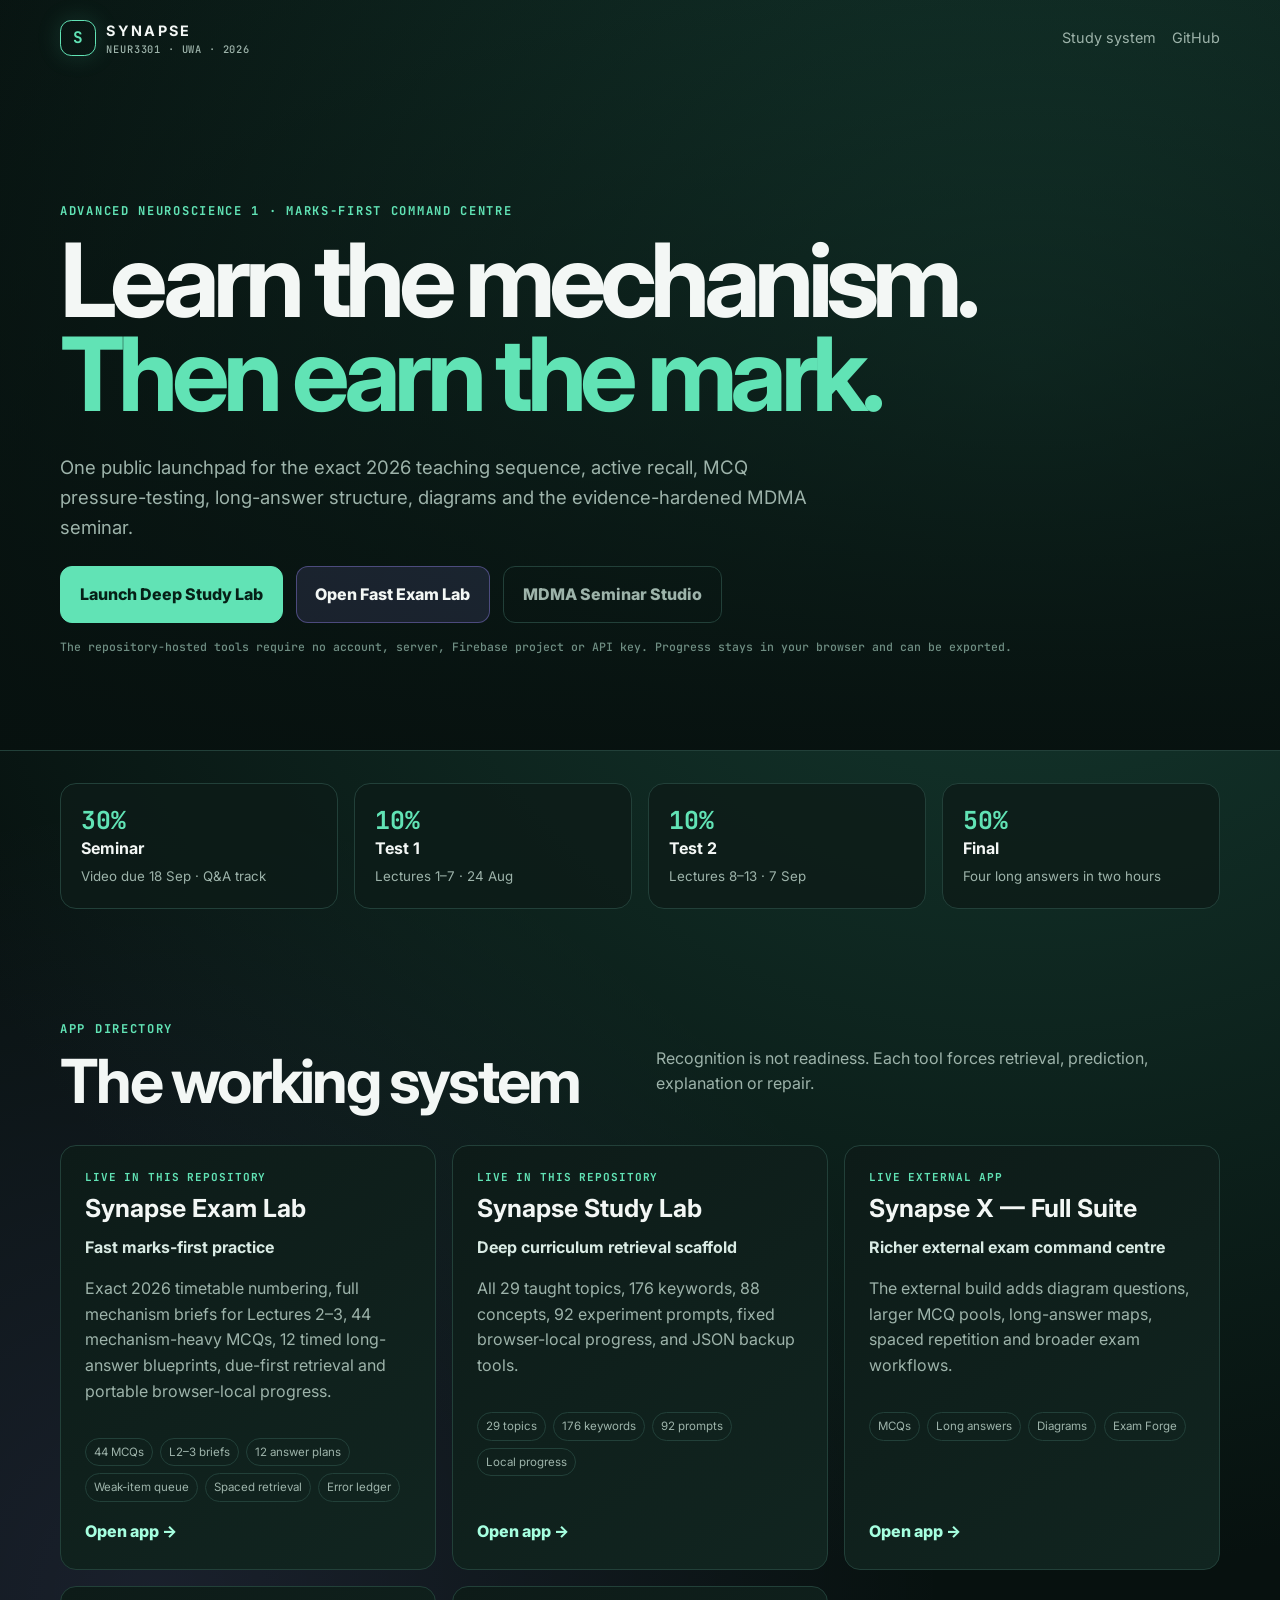
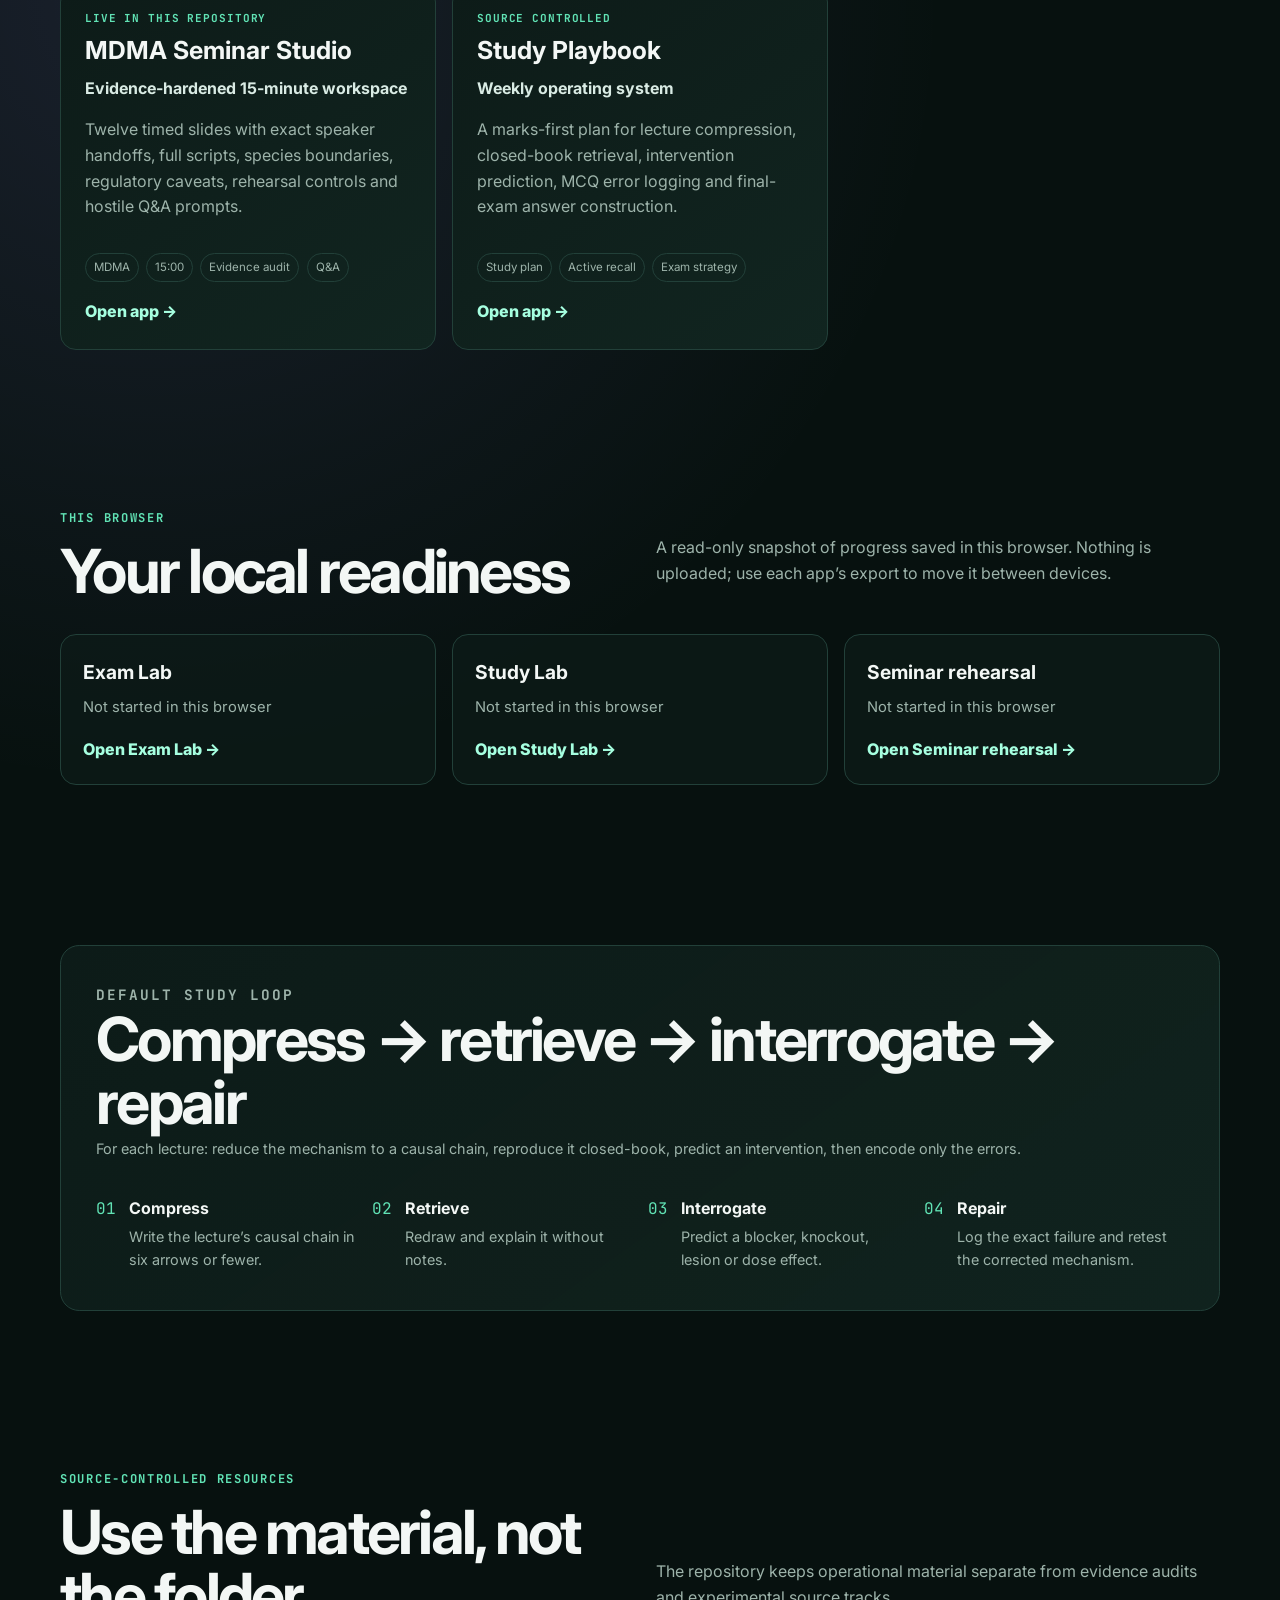
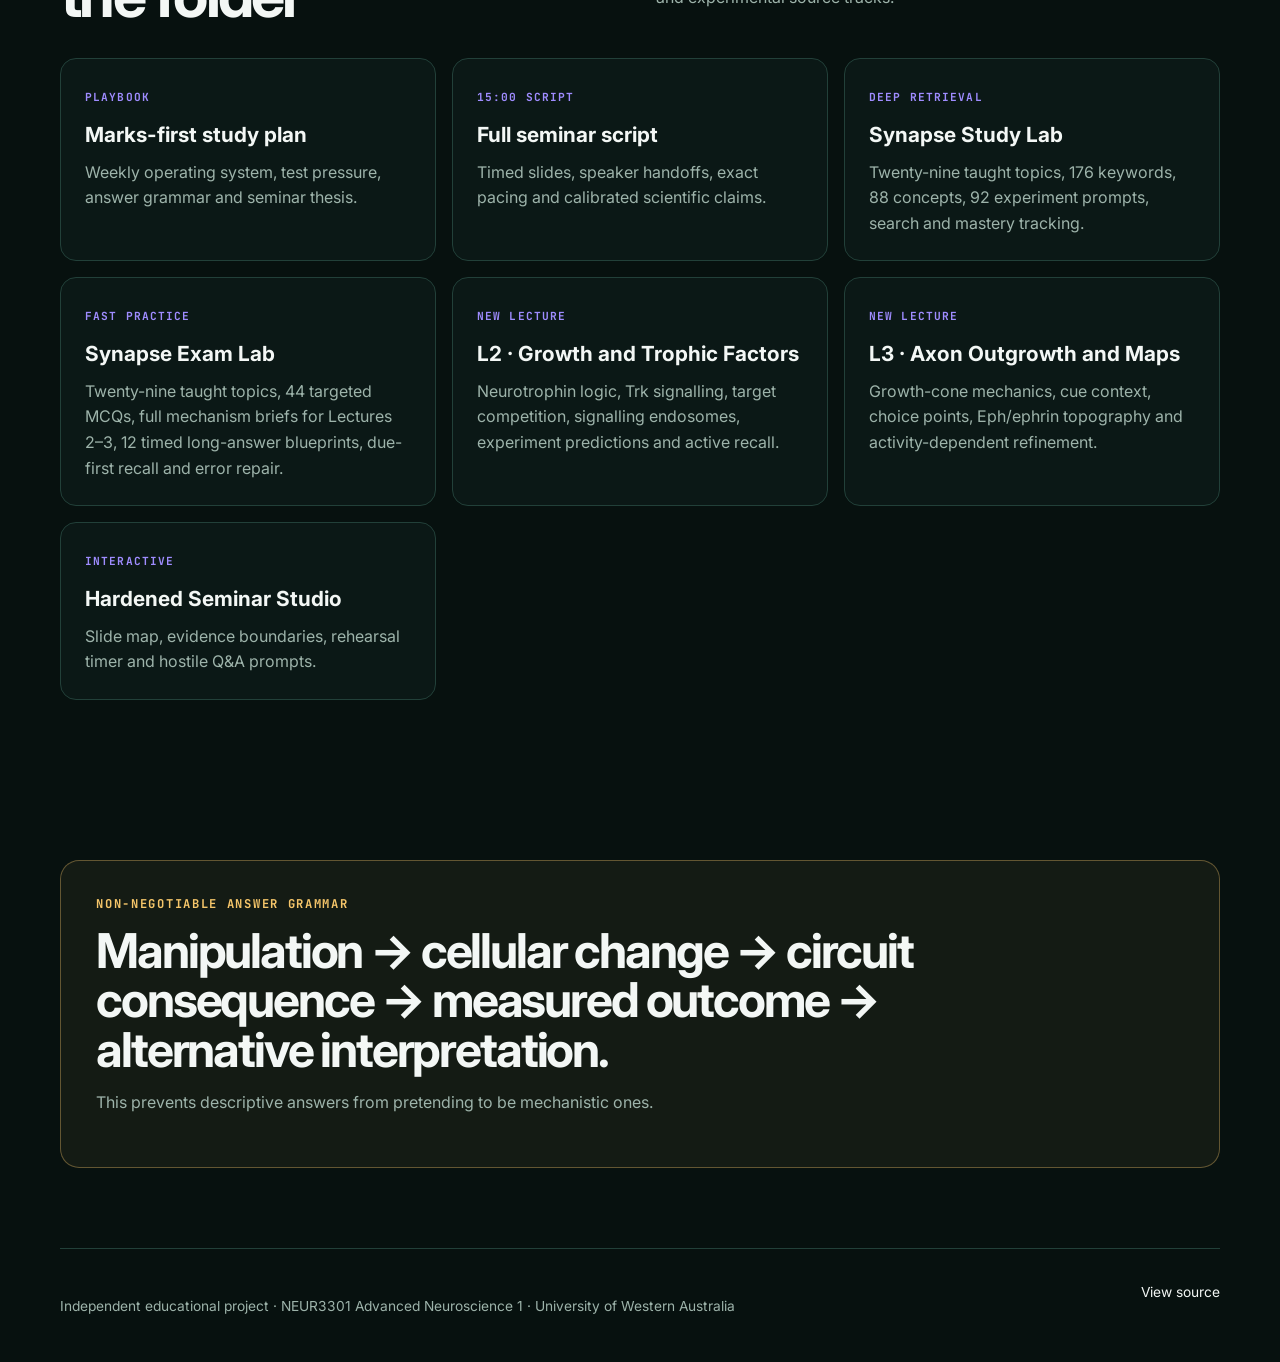
==== docs/index.html @ 9663fa28 "Add Lecture 2 and 3 study modules" ====
<!doctype html>
<html lang="en">
<head>
  <meta charset="utf-8">
  <meta name="viewport" content="width=device-width, initial-scale=1">
  <meta name="description" content="Marks-first NEUR3301 Advanced Neuroscience 1 study system: lecture map, MCQs, long-answer planning, flashcards, error repair and MDMA seminar preparation.">
  <meta name="theme-color" content="#07110f">
  <title>Synapse · NEUR3301 Study Hub</title>
  <link rel="preconnect" href="https://fonts.googleapis.com">
  <link rel="preconnect" href="https://fonts.gstatic.com" crossorigin>
  <link href="https://fonts.googleapis.com/css2?family=Inter:wght@400;500;600;700;800;900&family=JetBrains+Mono:wght@500;700&display=swap" rel="stylesheet">
  <link rel="stylesheet" href="styles.css">
</head>
<body>
  <a class="skip-link" href="#main">Skip to main content</a>
  <header class="hero" id="top">
    <nav class="nav wrap">
      <a class="brand" href="#top"><span class="brand-mark">S</span><span><b>SYNAPSE</b><small>NEUR3301 · UWA · 2026</small></span></a>
      <div class="nav-actions"><a class="nav-link" href="#system">Study system</a><a class="nav-link" href="https://github.com/KG-97/NEUR3301">GitHub</a></div>
    </nav>
    <div class="hero-content wrap">
      <p class="eyebrow">Advanced Neuroscience 1 · Marks-first command centre</p>
      <h1>Learn the mechanism.<br><span>Then earn the mark.</span></h1>
      <p class="lede">One public launchpad for the exact 2026 teaching sequence, active recall, MCQ pressure-testing, long-answer structure, diagrams and the evidence-hardened MDMA seminar.</p>
      <div class="actions">
        <a class="button primary" href="study-lab/">Launch Deep Study Lab</a>
        <a class="button secondary" href="app/">Open Fast Exam Lab</a>
        <a class="button ghost" href="seminar/">MDMA Seminar Studio</a>
      </div>
      <p class="launch-note">The repository-hosted tools require no account, server, Firebase project or API key. Progress stays in your browser and can be exported.</p>
    </div>
  </header>
  <main id="main" tabindex="-1">
    <section class="assessment wrap" aria-label="Assessment map">
      <article><span>30%</span><strong>Seminar</strong><small>Video due 18 Sep · Q&amp;A track</small></article>
      <article><span>10%</span><strong>Test 1</strong><small>Lectures 1–7 · 24 Aug</small></article>
      <article><span>10%</span><strong>Test 2</strong><small>Lectures 8–13 · 7 Sep</small></article>
      <article><span>50%</span><strong>Final</strong><small>Four long answers in two hours</small></article>
    </section>
    <section id="system" class="section wrap">
      <div class="section-heading"><div><p class="eyebrow">App directory</p><h2>The working system</h2></div><p>Recognition is not readiness. Each tool forces retrieval, prediction, explanation or repair.</p></div>
      <div id="app-grid" class="app-grid" aria-live="polite"><p class="loading">Loading tools…</p></div>
    </section>
    <section id="readiness" class="section wrap">
      <div class="section-heading"><div><p class="eyebrow">This browser</p><h2>Your local readiness</h2></div><p>A read-only snapshot of progress saved in this browser. Nothing is uploaded; use each app’s export to move it between devices.</p></div>
      <div id="readiness-grid" class="readiness-grid" aria-live="polite"><p class="loading">Reading local progress…</p></div>
    </section>
    <section class="section wrap">
      <div class="study-path"><div><p class="eyebrow">Default study loop</p><h2>Compress → retrieve → interrogate → repair</h2><p class="path-copy">For each lecture: reduce the mechanism to a causal chain, reproduce it closed-book, predict an intervention, then encode only the errors.</p></div><ol>
        <li><span>01</span><div><strong>Compress</strong><p>Write the lecture’s causal chain in six arrows or fewer.</p></div></li>
        <li><span>02</span><div><strong>Retrieve</strong><p>Redraw and explain it without notes.</p></div></li>
        <li><span>03</span><div><strong>Interrogate</strong><p>Predict a blocker, knockout, lesion or dose effect.</p></div></li>
        <li><span>04</span><div><strong>Repair</strong><p>Log the exact failure and retest the corrected mechanism.</p></div></li>
      </ol></div>
    </section>
    <section id="resources" class="section wrap">
      <div class="section-heading"><div><p class="eyebrow">Source-controlled resources</p><h2>Use the material, not the folder</h2></div><p>The repository keeps operational material separate from evidence audits and experimental source tracks.</p></div>
      <div class="resource-grid">
        <a class="resource" href="resources/NEUR3301_Study_Playbook_2026.md"><span>PLAYBOOK</span><h3>Marks-first study plan</h3><p>Weekly operating system, test pressure, answer grammar and seminar thesis.</p></a>
        <a class="resource" href="resources/MDMA_Seminar_Full_Script_15min.md"><span>15:00 SCRIPT</span><h3>Full seminar script</h3><p>Timed slides, speaker handoffs, exact pacing and calibrated scientific claims.</p></a>
        <a class="resource" href="study-lab/"><span>DEEP RETRIEVAL</span><h3>Synapse Study Lab</h3><p>Twenty-nine taught topics, 176 keywords, 88 concepts, 92 experiment prompts, search and mastery tracking.</p></a>
        <a class="resource" href="app/"><span>FAST PRACTICE</span><h3>Synapse Exam Lab</h3><p>Twenty-nine taught topics, 44 targeted MCQs, full mechanism briefs for Lectures 2–3, 12 timed long-answer blueprints, due-first recall and error repair.</p></a>
        <a class="resource" href="resources/lectures/L02_Growth_and_Trophic_Factors.md"><span>NEW LECTURE</span><h3>L2 · Growth and Trophic Factors</h3><p>Neurotrophin logic, Trk signalling, target competition, signalling endosomes, experiment predictions and active recall.</p></a>
        <a class="resource" href="resources/lectures/L03_Axon_Outgrowth_Target_Recognition_Maps.md"><span>NEW LECTURE</span><h3>L3 · Axon Outgrowth and Maps</h3><p>Growth-cone mechanics, cue context, choice points, Eph/ephrin topography and activity-dependent refinement.</p></a>
        <a class="resource" href="seminar/"><span>INTERACTIVE</span><h3>Hardened Seminar Studio</h3><p>Slide map, evidence boundaries, rehearsal timer and hostile Q&amp;A prompts.</p></a>
      </div>
    </section>
    <section class="section wrap"><div class="answer-grammar"><p class="eyebrow">Non-negotiable answer grammar</p><h2>Manipulation → cellular change → circuit consequence → measured outcome → alternative interpretation.</h2><p>This prevents descriptive answers from pretending to be mechanistic ones.</p></div></section>
  </main>
  <footer class="wrap"><p>Independent educational project · NEUR3301 Advanced Neuroscience 1 · University of Western Australia</p><a href="https://github.com/KG-97/NEUR3301">View source</a></footer>
  <script src="app.js" defer></script>
</body>
</html>
---- docs/styles.css ----
:root{--bg:#07110f;--panel:#0d1b18;--panel2:#112520;--text:#f3f7f5;--muted:#9db3aa;--line:#224039;--accent:#61e3b5;--accent2:#a6ffe0;--violet:#9f8cff;--amber:#f6c66a;--max:1160px;--mono:"JetBrains Mono",monospace}*{box-sizing:border-box}html{scroll-behavior:smooth}body{margin:0;background:radial-gradient(circle at 80% 8%,#163d32 0,transparent 28%),radial-gradient(circle at 12% 35%,rgba(159,140,255,.12),transparent 25%),var(--bg);color:var(--text);font-family:Inter,system-ui,sans-serif;line-height:1.6}.wrap{width:min(calc(100% - 2rem),var(--max));margin:auto}a{color:inherit}.hero{min-height:78vh;border-bottom:1px solid var(--line);background:linear-gradient(180deg,rgba(7,17,15,.15),rgba(7,17,15,.96))}.nav{display:flex;justify-content:space-between;align-items:center;padding:1.2rem 0;gap:1rem}.brand,.nav-link,footer a{color:var(--text);text-decoration:none}.brand{display:flex;align-items:center;gap:.65rem}.brand b,.brand small{display:block}.brand b{font-size:.9rem;letter-spacing:.16em}.brand small{color:var(--muted);font:500 .65rem var(--mono);letter-spacing:.08em}.brand-mark{display:inline-grid;place-items:center;width:2.25rem;height:2.25rem;border:1px solid var(--accent);border-radius:.7rem;color:var(--accent);font:700 1rem var(--mono);box-shadow:0 0 25px rgba(97,227,181,.15)}.nav-actions{display:flex;gap:1rem}.nav-link{color:var(--muted);font-size:.9rem}.nav-link:hover{color:var(--accent2)}.hero-content{padding:8rem 0 6rem}.eyebrow{margin:0 0 .85rem;color:var(--accent);font:700 .76rem var(--mono);text-transform:uppercase;letter-spacing:.14em}.hero h1{max-width:980px;margin:0;font-size:clamp(3.2rem,8vw,7rem);line-height:.92;letter-spacing:-.065em}.hero h1 span{color:var(--accent)}.lede{max-width:760px;margin:2rem 0 1.5rem;color:var(--muted);font-size:1.16rem}.actions{display:flex;gap:.8rem;flex-wrap:wrap}.button{display:inline-flex;align-items:center;justify-content:center;padding:.9rem 1.18rem;border:1px solid var(--line);border-radius:.75rem;color:var(--text);text-decoration:none;font-weight:800;transition:.2s}.button:hover{transform:translateY(-2px)}.button.primary{background:var(--accent);border-color:var(--accent);color:#062017}.button.secondary{background:rgba(159,140,255,.12);border-color:rgba(159,140,255,.38)}.button.ghost{color:var(--muted)}.launch-note{margin:1rem 0 0;color:#6f8e83;font:500 .72rem var(--mono)}.assessment{display:grid;grid-template-columns:repeat(4,1fr);gap:1rem;padding:2rem 0}.assessment article{padding:1.25rem;border:1px solid var(--line);border-radius:1rem;background:rgba(13,27,24,.82)}.assessment span,.assessment strong,.assessment small{display:block}.assessment span{color:var(--accent);font:700 1.55rem var(--mono)}.assessment small{margin-top:.3rem;color:var(--muted)}.section{padding:5rem 0}.section-heading{display:grid;grid-template-columns:1fr 1fr;gap:2rem;align-items:end;margin-bottom:2rem}.section h2{margin:0;font-size:clamp(2.1rem,5vw,3.8rem);line-height:1.03;letter-spacing:-.045em}.section-heading>p,.path-copy,.answer-grammar>p:last-child{color:var(--muted)}.app-grid{display:grid;grid-template-columns:repeat(3,1fr);gap:1rem}.app-card{display:flex;flex-direction:column;min-height:310px;padding:1.5rem;border:1px solid var(--line);border-radius:1rem;background:linear-gradient(145deg,var(--panel),var(--panel2));transition:.2s}.app-card:hover{border-color:var(--accent);transform:translateY(-3px)}.app-card h3{margin:.35rem 0;font-size:1.55rem}.app-card strong{color:#d9ebe4}.app-card p{color:var(--muted)}.status{font:700 .69rem var(--mono);text-transform:uppercase;letter-spacing:.08em;color:var(--accent)}.tags{display:flex;gap:.45rem;flex-wrap:wrap;margin:1.1rem 0}.tag{padding:.25rem .5rem;border:1px solid var(--line);border-radius:99px;color:var(--muted);font-size:.72rem}.app-card a{margin-top:auto;color:var(--accent2);font-weight:800;text-decoration:none}.study-path{padding:2.2rem;border:1px solid var(--line);border-radius:1.2rem;background:linear-gradient(145deg,rgba(13,27,24,.96),rgba(17,37,32,.88))}.study-path ol{list-style:none;padding:0;margin:2.2rem 0 0;display:grid;grid-template-columns:repeat(4,1fr);gap:1rem}.study-path li{display:flex;gap:.8rem}.study-path li>span{color:var(--accent);font-family:var(--mono)}.study-path p{margin:.25rem 0;color:var(--muted);font-size:.9rem}.resource-grid{display:grid;grid-template-columns:repeat(3,1fr);gap:1rem}.resource{display:block;padding:1.5rem;border:1px solid var(--line);border-radius:1rem;background:rgba(13,27,24,.76);text-decoration:none;transition:.2s}.resource:hover{border-color:var(--violet);transform:translateY(-3px)}.resource span{color:var(--violet);font:700 .7rem var(--mono);letter-spacing:.1em}.resource h3{margin:.55rem 0;font-size:1.3rem}.resource p{margin:0;color:var(--muted)}.answer-grammar{padding:2.2rem;border:1px solid rgba(246,198,106,.35);border-radius:1.2rem;background:rgba(246,198,106,.055)}.answer-grammar .eyebrow{color:var(--amber)}.answer-grammar h2{max-width:1000px;font-size:clamp(1.7rem,4vw,3rem)}footer{display:flex;justify-content:space-between;gap:1rem;padding:2rem 0;border-top:1px solid var(--line);color:var(--muted);font-size:.86rem}.loading{color:var(--muted)}@media(max-width:900px){.assessment,.app-grid,.resource-grid{grid-template-columns:repeat(2,1fr)}.study-path ol{grid-template-columns:repeat(2,1fr)}}@media(max-width:680px){.hero-content{padding:5.5rem 0 4rem}.hero h1{font-size:clamp(3rem,15vw,4.6rem)}.nav-actions .nav-link:first-child{display:none}.assessment,.app-grid,.resource-grid,.section-heading,.study-path ol{grid-template-columns:1fr}.section{padding:3.5rem 0}.assessment{padding:1rem 0}.launch-note{max-width:34ch}footer{display:block}.nav{align-items:flex-start}}
.skip-link{position:fixed;left:12px;top:-64px;z-index:100;padding:.7rem 1rem;background:var(--accent);color:#062017;border-radius:.6rem;font-weight:800;text-decoration:none;transition:top .15s ease}.skip-link:focus{top:12px}
:focus-visible{outline:3px solid var(--accent2);outline-offset:3px}
@media(prefers-reduced-motion:reduce){html{scroll-behavior:auto}.skip-link{transition:none}}
.readiness-grid{display:grid;grid-template-columns:repeat(3,1fr);gap:1rem}.readiness-card{padding:1.35rem;border:1px solid var(--line);border-radius:1rem;background:rgba(13,27,24,.72)}.readiness-card h3{margin:0 0 .55rem;font-size:1.2rem}.readiness-card p{margin:.2rem 0;color:var(--muted);font-size:.92rem}.readiness-card a{display:inline-block;margin-top:.85rem;color:var(--accent2);font-weight:800;text-decoration:none}
@media(max-width:900px){.readiness-grid{grid-template-columns:repeat(2,1fr)}}@media(max-width:680px){.readiness-grid{grid-template-columns:1fr}}
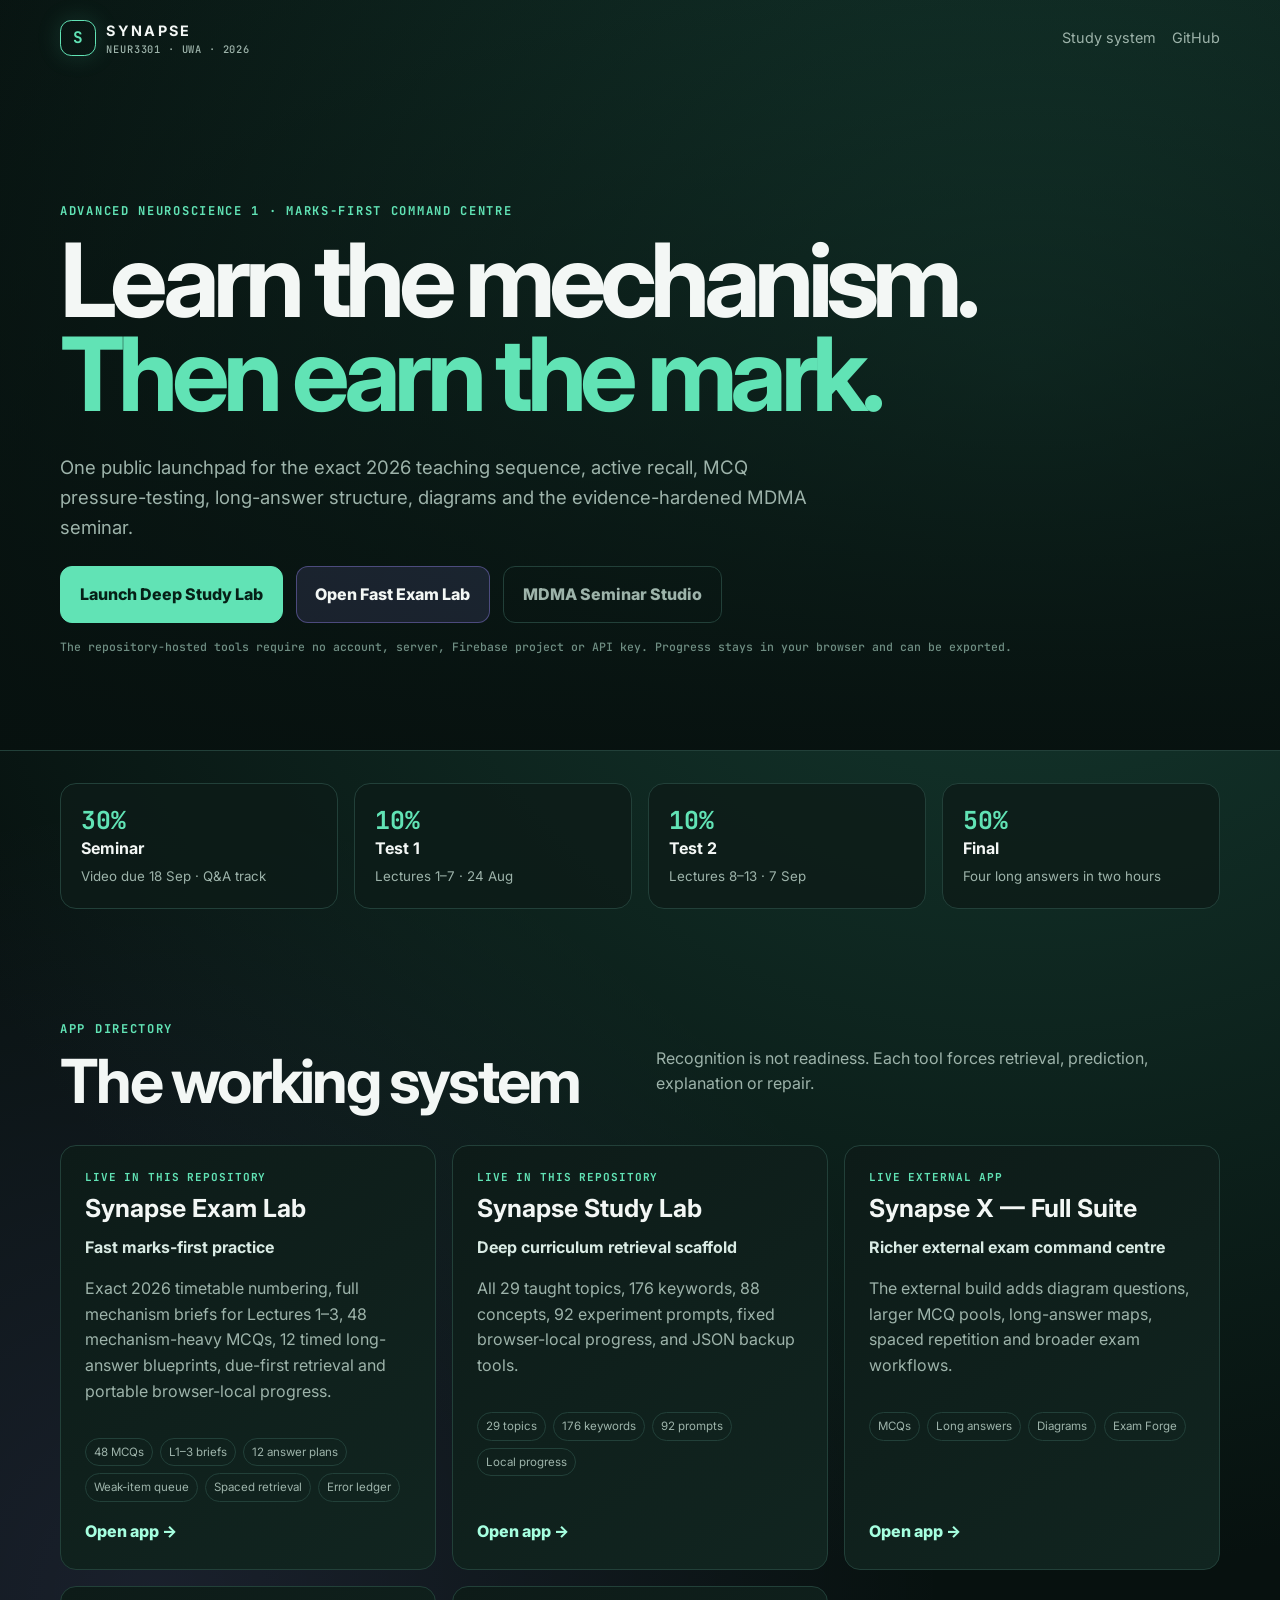
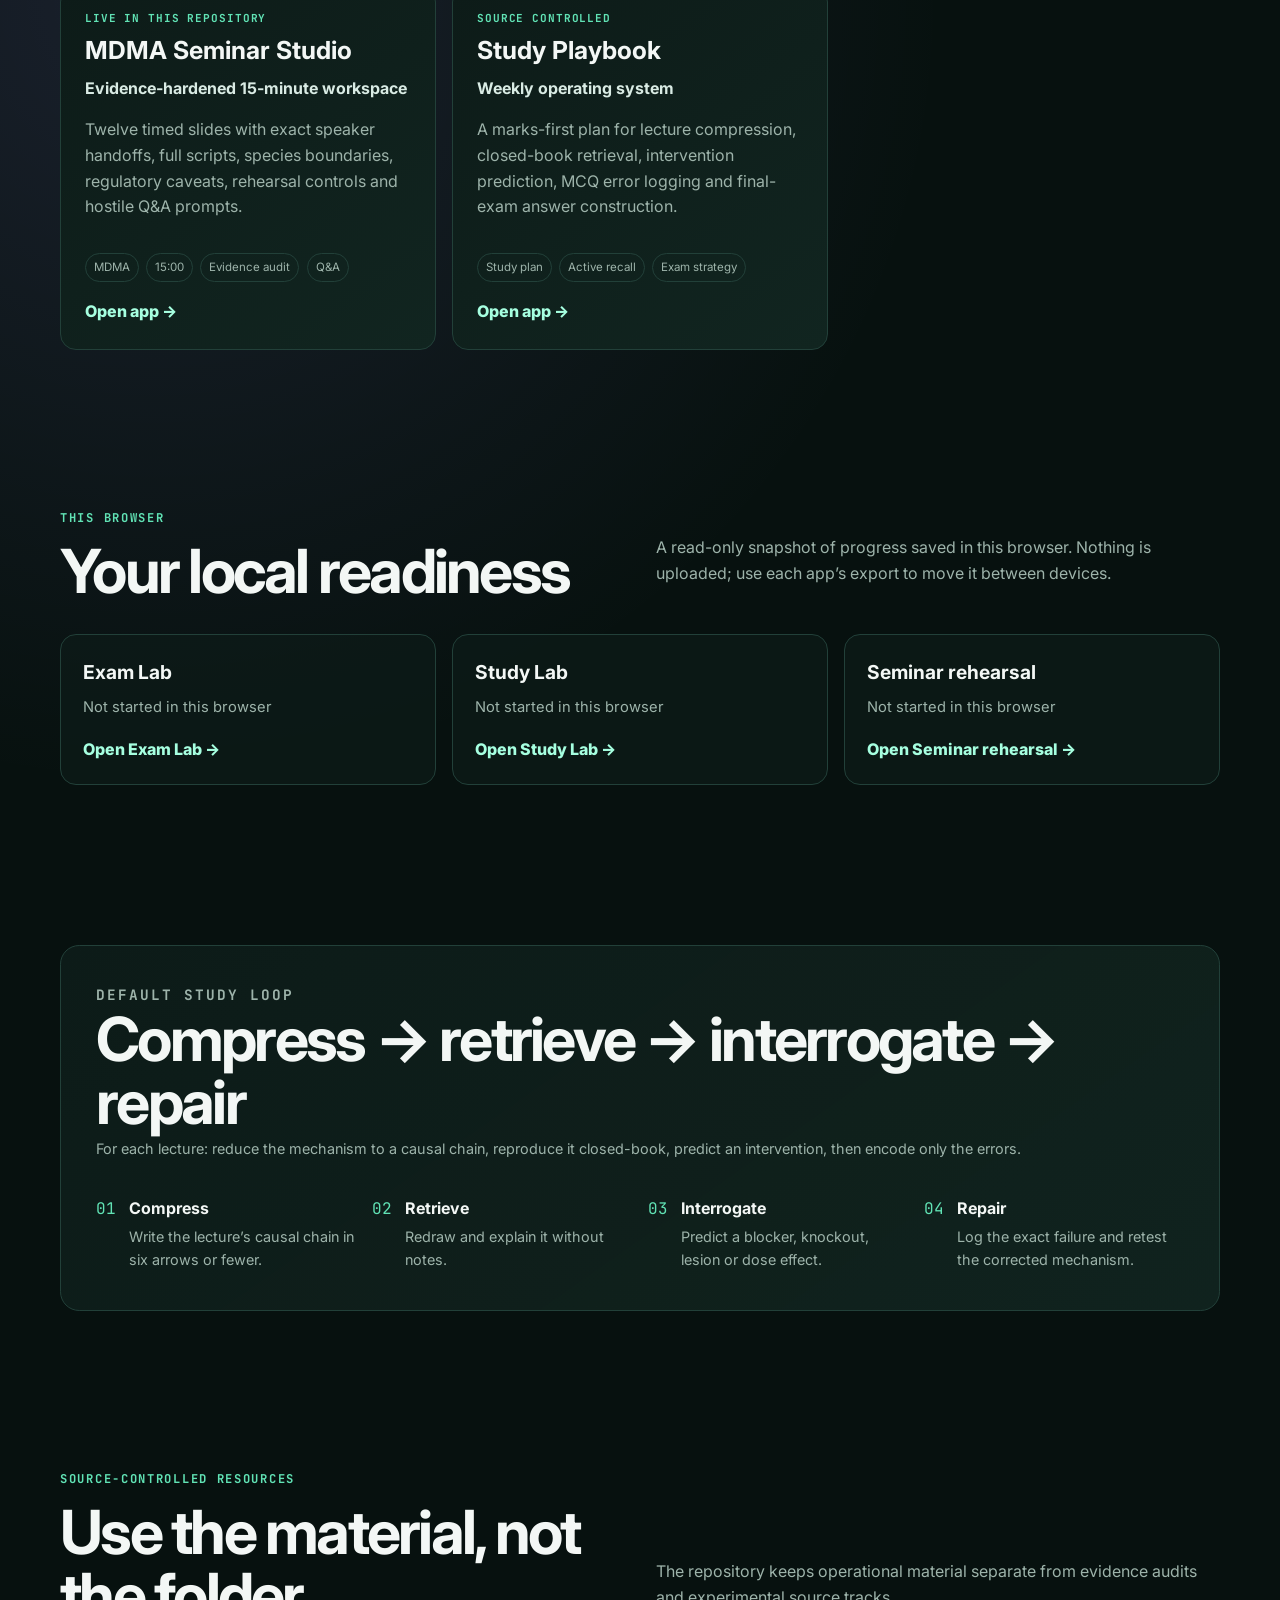
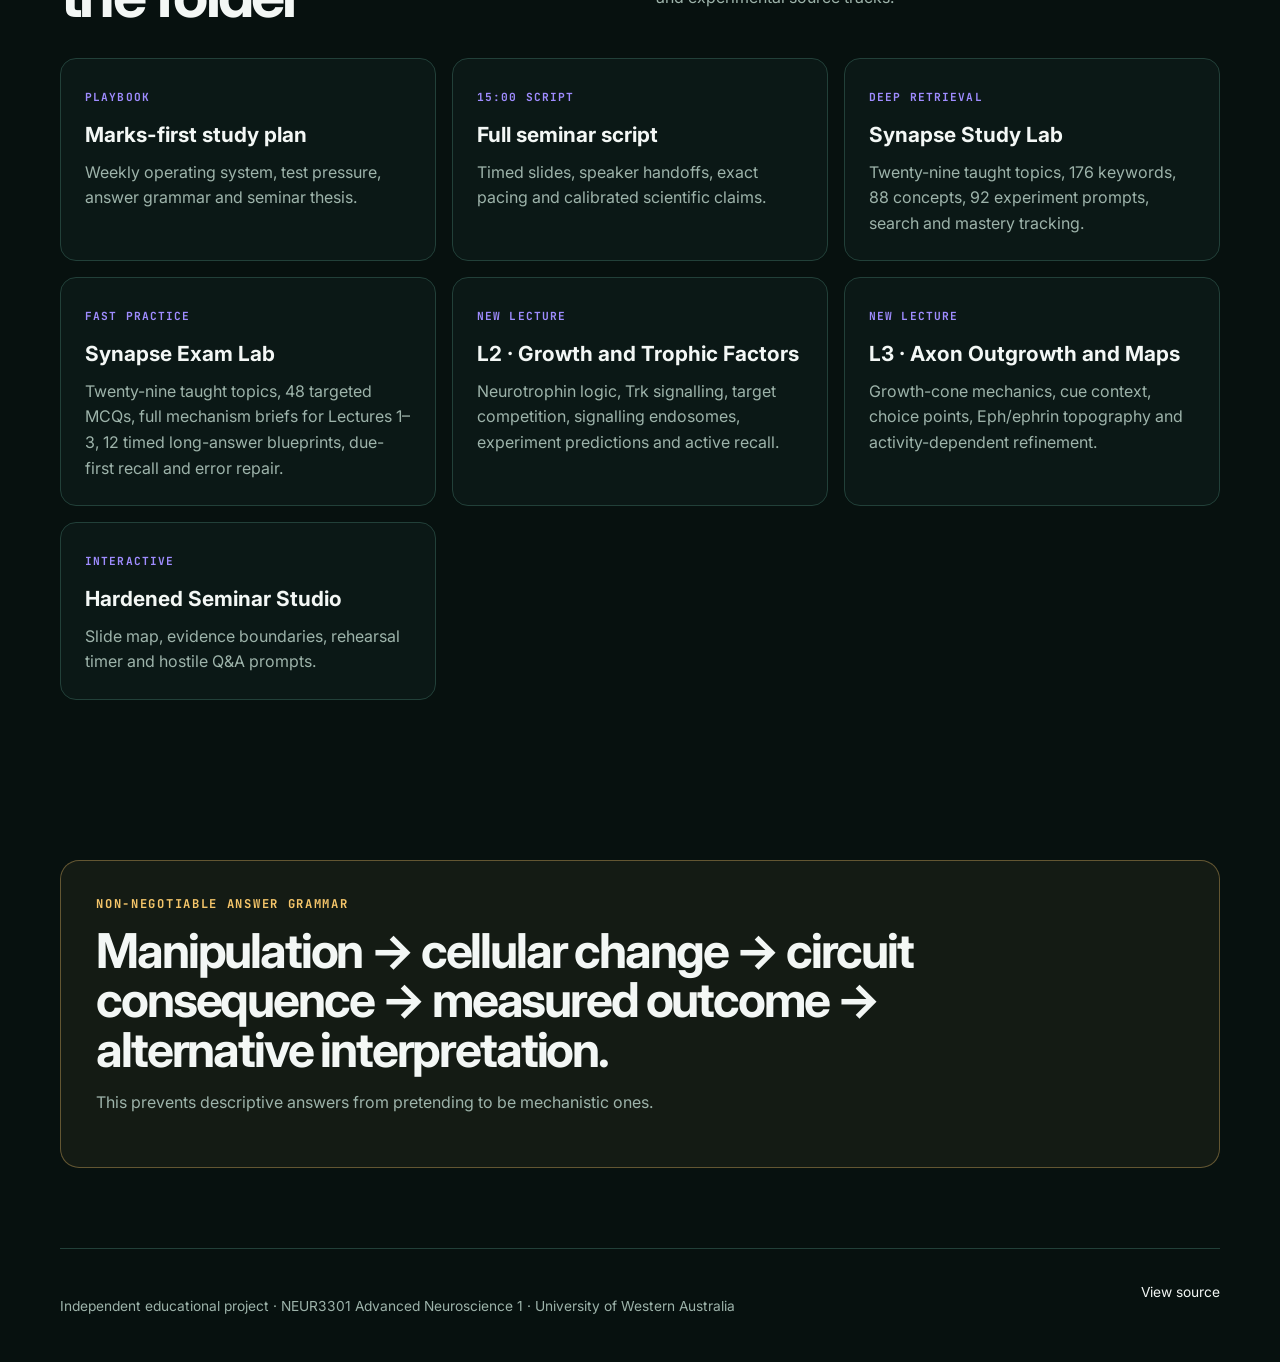
==== commit d489021f: "Add released lecture briefs" ====
--- a/docs/index.html
+++ b/docs/index.html
@@ -59,7 +59,7 @@
         <a class="resource" href="resources/NEUR3301_Study_Playbook_2026.md"><span>PLAYBOOK</span><h3>Marks-first study plan</h3><p>Weekly operating system, test pressure, answer grammar and seminar thesis.</p></a>
         <a class="resource" href="resources/MDMA_Seminar_Full_Script_15min.md"><span>15:00 SCRIPT</span><h3>Full seminar script</h3><p>Timed slides, speaker handoffs, exact pacing and calibrated scientific claims.</p></a>
         <a class="resource" href="study-lab/"><span>DEEP RETRIEVAL</span><h3>Synapse Study Lab</h3><p>Twenty-nine taught topics, 176 keywords, 88 concepts, 92 experiment prompts, search and mastery tracking.</p></a>
-        <a class="resource" href="app/"><span>FAST PRACTICE</span><h3>Synapse Exam Lab</h3><p>Twenty-nine taught topics, 44 targeted MCQs, full mechanism briefs for Lectures 2–3, 12 timed long-answer blueprints, due-first recall and error repair.</p></a>
+        <a class="resource" href="app/"><span>FAST PRACTICE</span><h3>Synapse Exam Lab</h3><p>Twenty-nine taught topics, 48 targeted MCQs, full mechanism briefs for Lectures 1–3, 12 timed long-answer blueprints, due-first recall and error repair.</p></a>
         <a class="resource" href="resources/lectures/L02_Growth_and_Trophic_Factors.md"><span>NEW LECTURE</span><h3>L2 · Growth and Trophic Factors</h3><p>Neurotrophin logic, Trk signalling, target competition, signalling endosomes, experiment predictions and active recall.</p></a>
         <a class="resource" href="resources/lectures/L03_Axon_Outgrowth_Target_Recognition_Maps.md"><span>NEW LECTURE</span><h3>L3 · Axon Outgrowth and Maps</h3><p>Growth-cone mechanics, cue context, choice points, Eph/ephrin topography and activity-dependent refinement.</p></a>
         <a class="resource" href="seminar/"><span>INTERACTIVE</span><h3>Hardened Seminar Studio</h3><p>Slide map, evidence boundaries, rehearsal timer and hostile Q&amp;A prompts.</p></a>
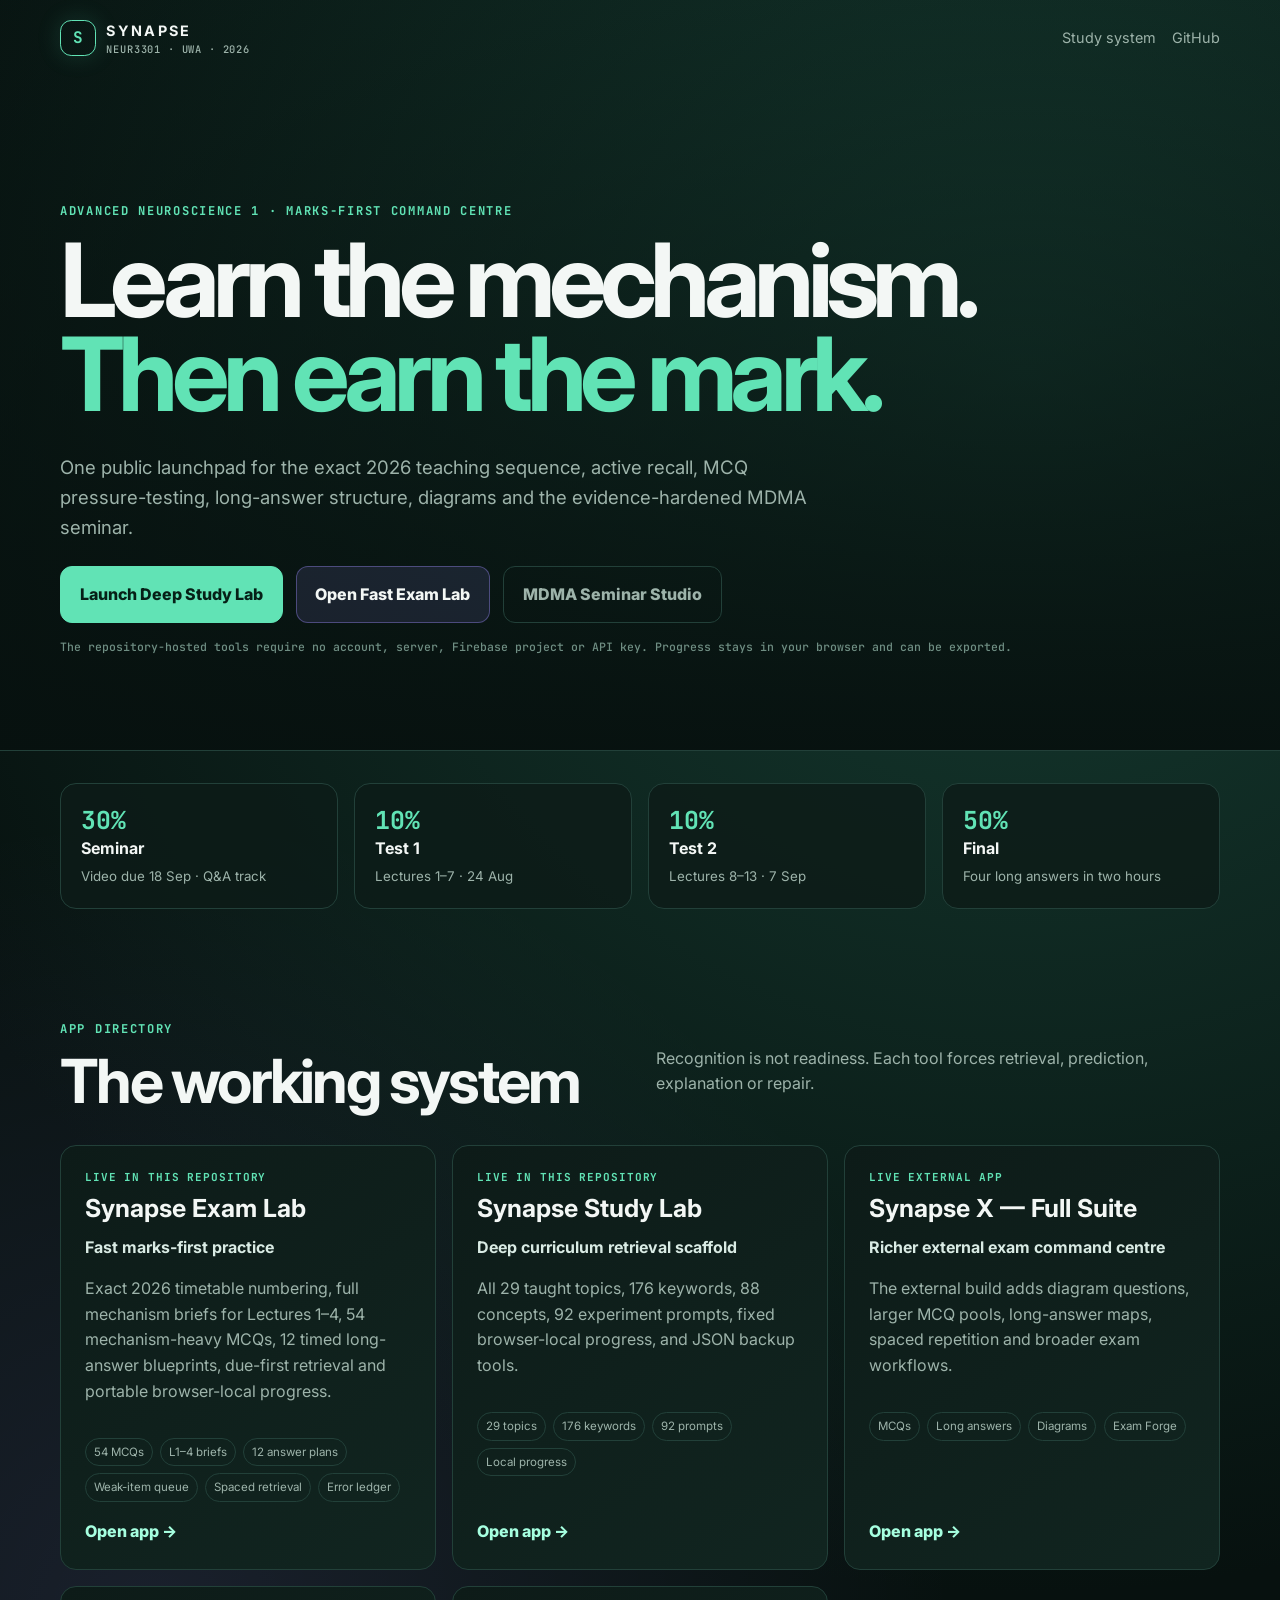
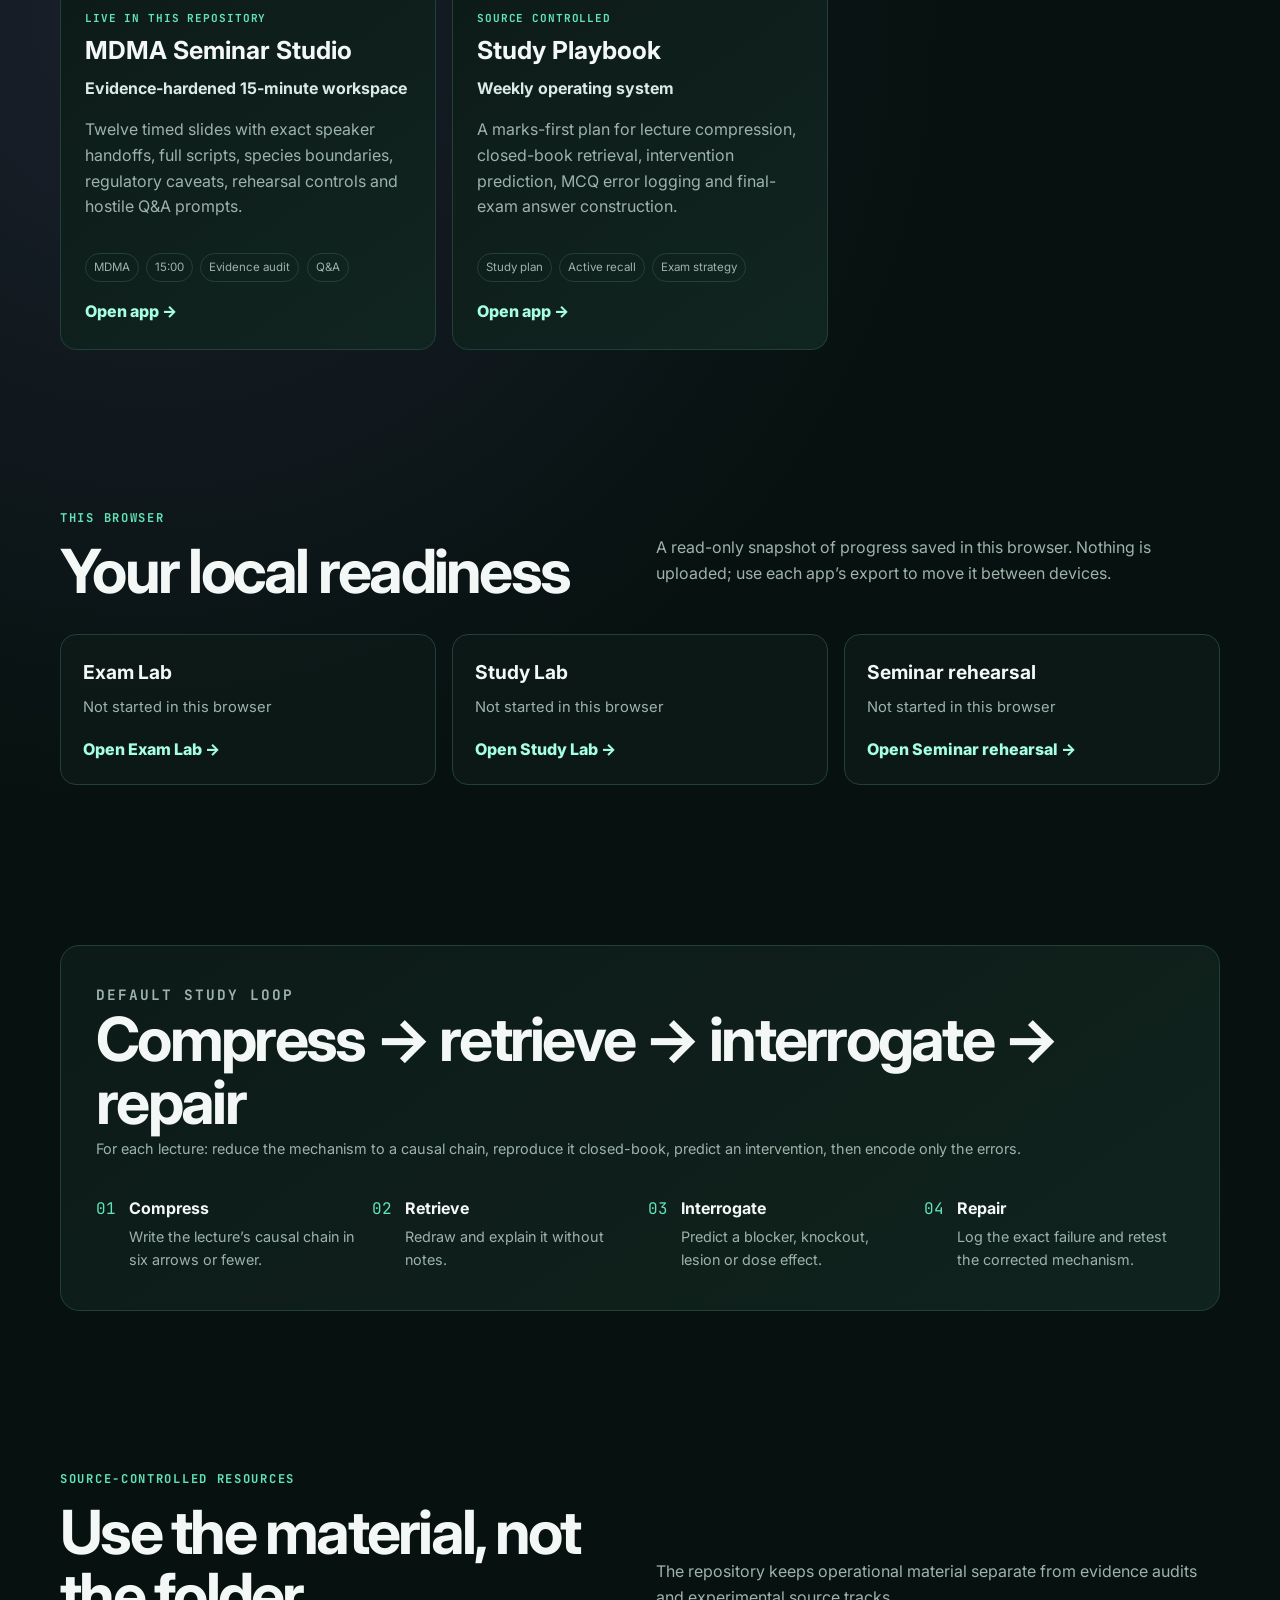
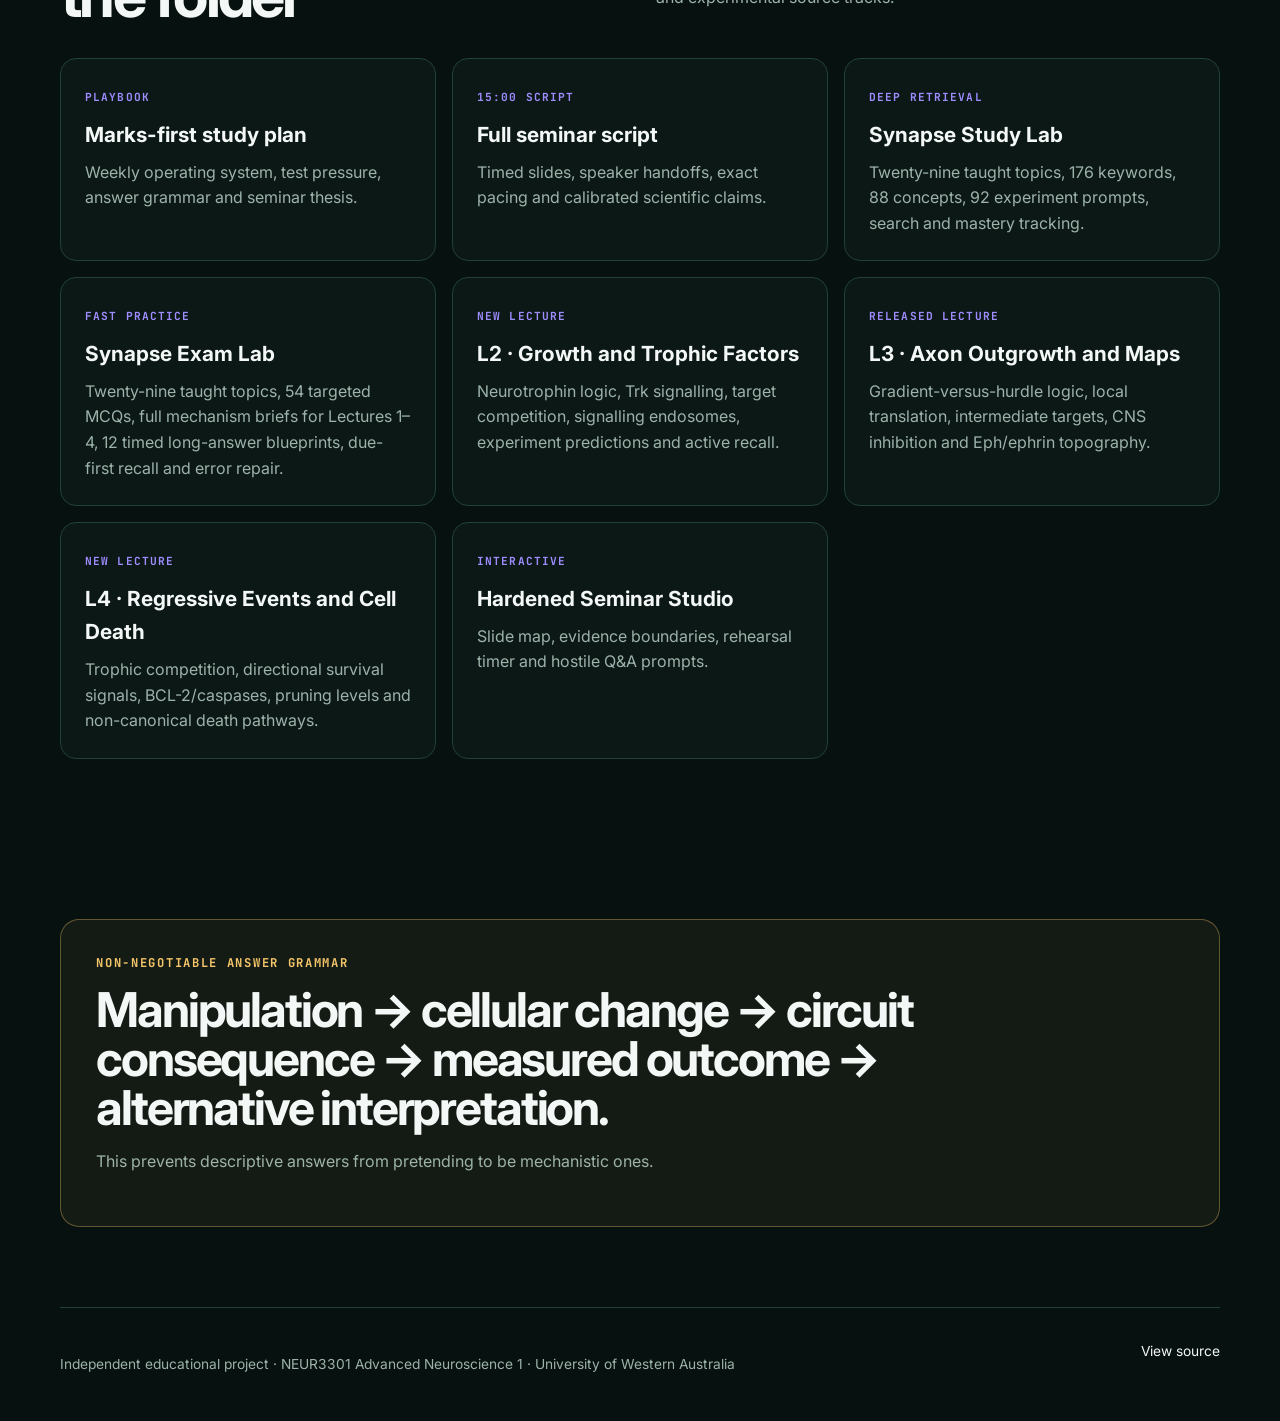
==== commit f6f0eaec: "Align Lectures 3 and 4 with released slides" ====
--- a/docs/index.html
+++ b/docs/index.html
@@ -59,9 +59,10 @@
         <a class="resource" href="resources/NEUR3301_Study_Playbook_2026.md"><span>PLAYBOOK</span><h3>Marks-first study plan</h3><p>Weekly operating system, test pressure, answer grammar and seminar thesis.</p></a>
         <a class="resource" href="resources/MDMA_Seminar_Full_Script_15min.md"><span>15:00 SCRIPT</span><h3>Full seminar script</h3><p>Timed slides, speaker handoffs, exact pacing and calibrated scientific claims.</p></a>
         <a class="resource" href="study-lab/"><span>DEEP RETRIEVAL</span><h3>Synapse Study Lab</h3><p>Twenty-nine taught topics, 176 keywords, 88 concepts, 92 experiment prompts, search and mastery tracking.</p></a>
-        <a class="resource" href="app/"><span>FAST PRACTICE</span><h3>Synapse Exam Lab</h3><p>Twenty-nine taught topics, 48 targeted MCQs, full mechanism briefs for Lectures 1–3, 12 timed long-answer blueprints, due-first recall and error repair.</p></a>
+        <a class="resource" href="app/"><span>FAST PRACTICE</span><h3>Synapse Exam Lab</h3><p>Twenty-nine taught topics, 54 targeted MCQs, full mechanism briefs for Lectures 1–4, 12 timed long-answer blueprints, due-first recall and error repair.</p></a>
         <a class="resource" href="resources/lectures/L02_Growth_and_Trophic_Factors.md"><span>NEW LECTURE</span><h3>L2 · Growth and Trophic Factors</h3><p>Neurotrophin logic, Trk signalling, target competition, signalling endosomes, experiment predictions and active recall.</p></a>
-        <a class="resource" href="resources/lectures/L03_Axon_Outgrowth_Target_Recognition_Maps.md"><span>NEW LECTURE</span><h3>L3 · Axon Outgrowth and Maps</h3><p>Growth-cone mechanics, cue context, choice points, Eph/ephrin topography and activity-dependent refinement.</p></a>
+        <a class="resource" href="resources/lectures/L03_Axon_Outgrowth_Target_Recognition_Maps.md"><span>RELEASED LECTURE</span><h3>L3 · Axon Outgrowth and Maps</h3><p>Gradient-versus-hurdle logic, local translation, intermediate targets, CNS inhibition and Eph/ephrin topography.</p></a>
+        <a class="resource" href="resources/lectures/L04_Regressive_Events_and_Cell_Death.md"><span>NEW LECTURE</span><h3>L4 · Regressive Events and Cell Death</h3><p>Trophic competition, directional survival signals, BCL-2/caspases, pruning levels and non-canonical death pathways.</p></a>
         <a class="resource" href="seminar/"><span>INTERACTIVE</span><h3>Hardened Seminar Studio</h3><p>Slide map, evidence boundaries, rehearsal timer and hostile Q&amp;A prompts.</p></a>
       </div>
     </section>
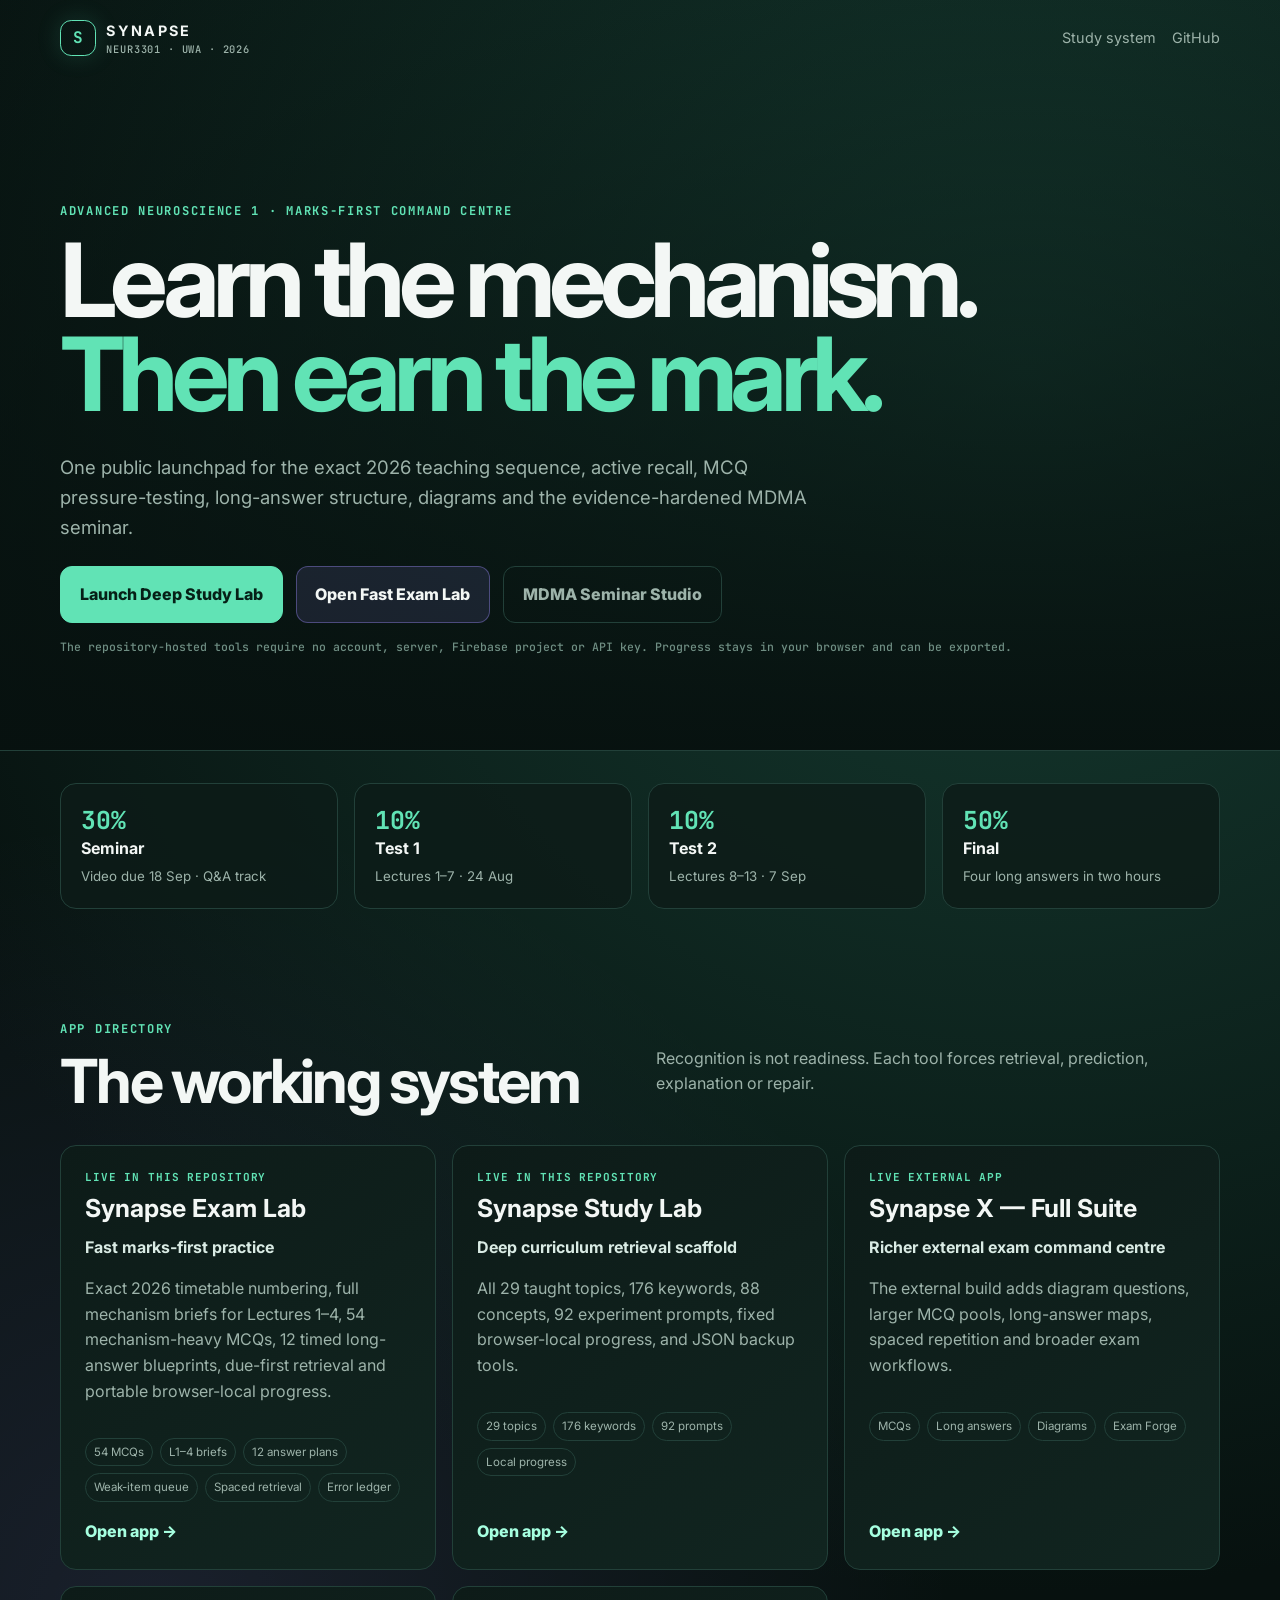
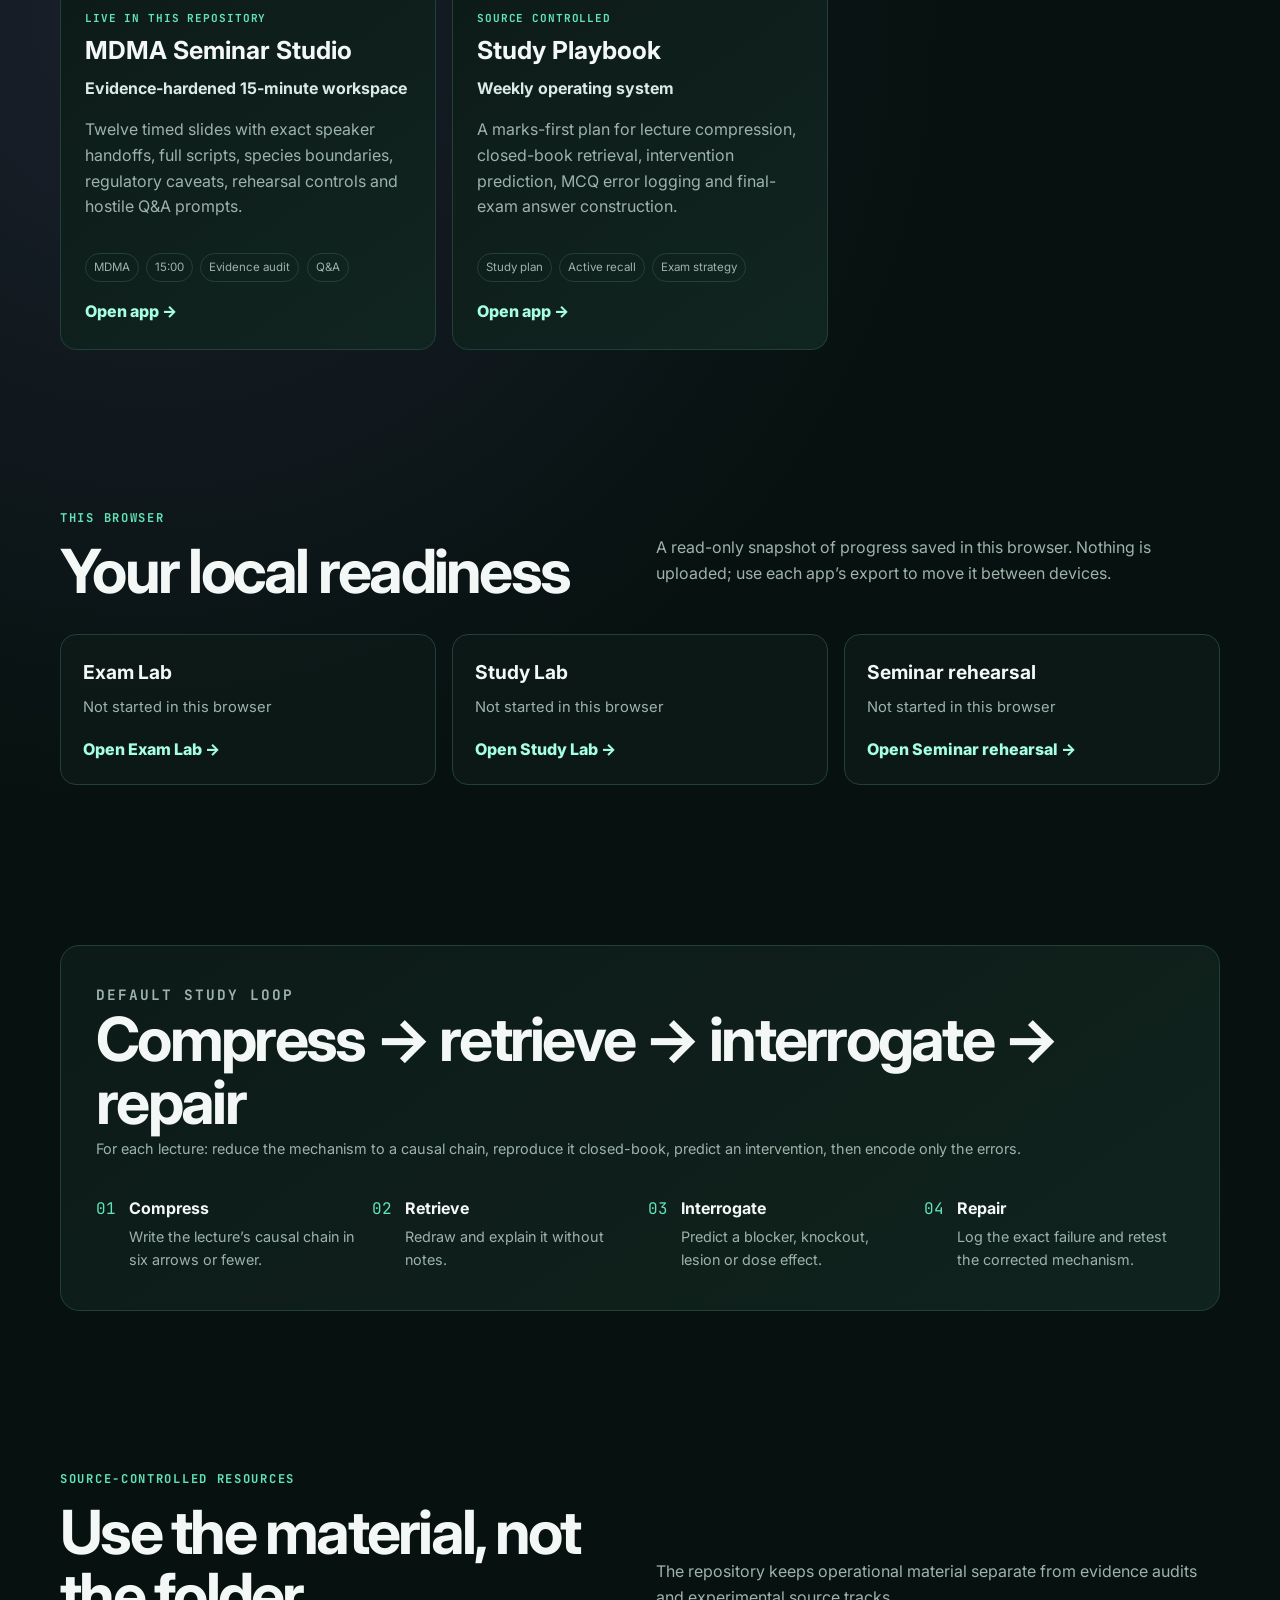
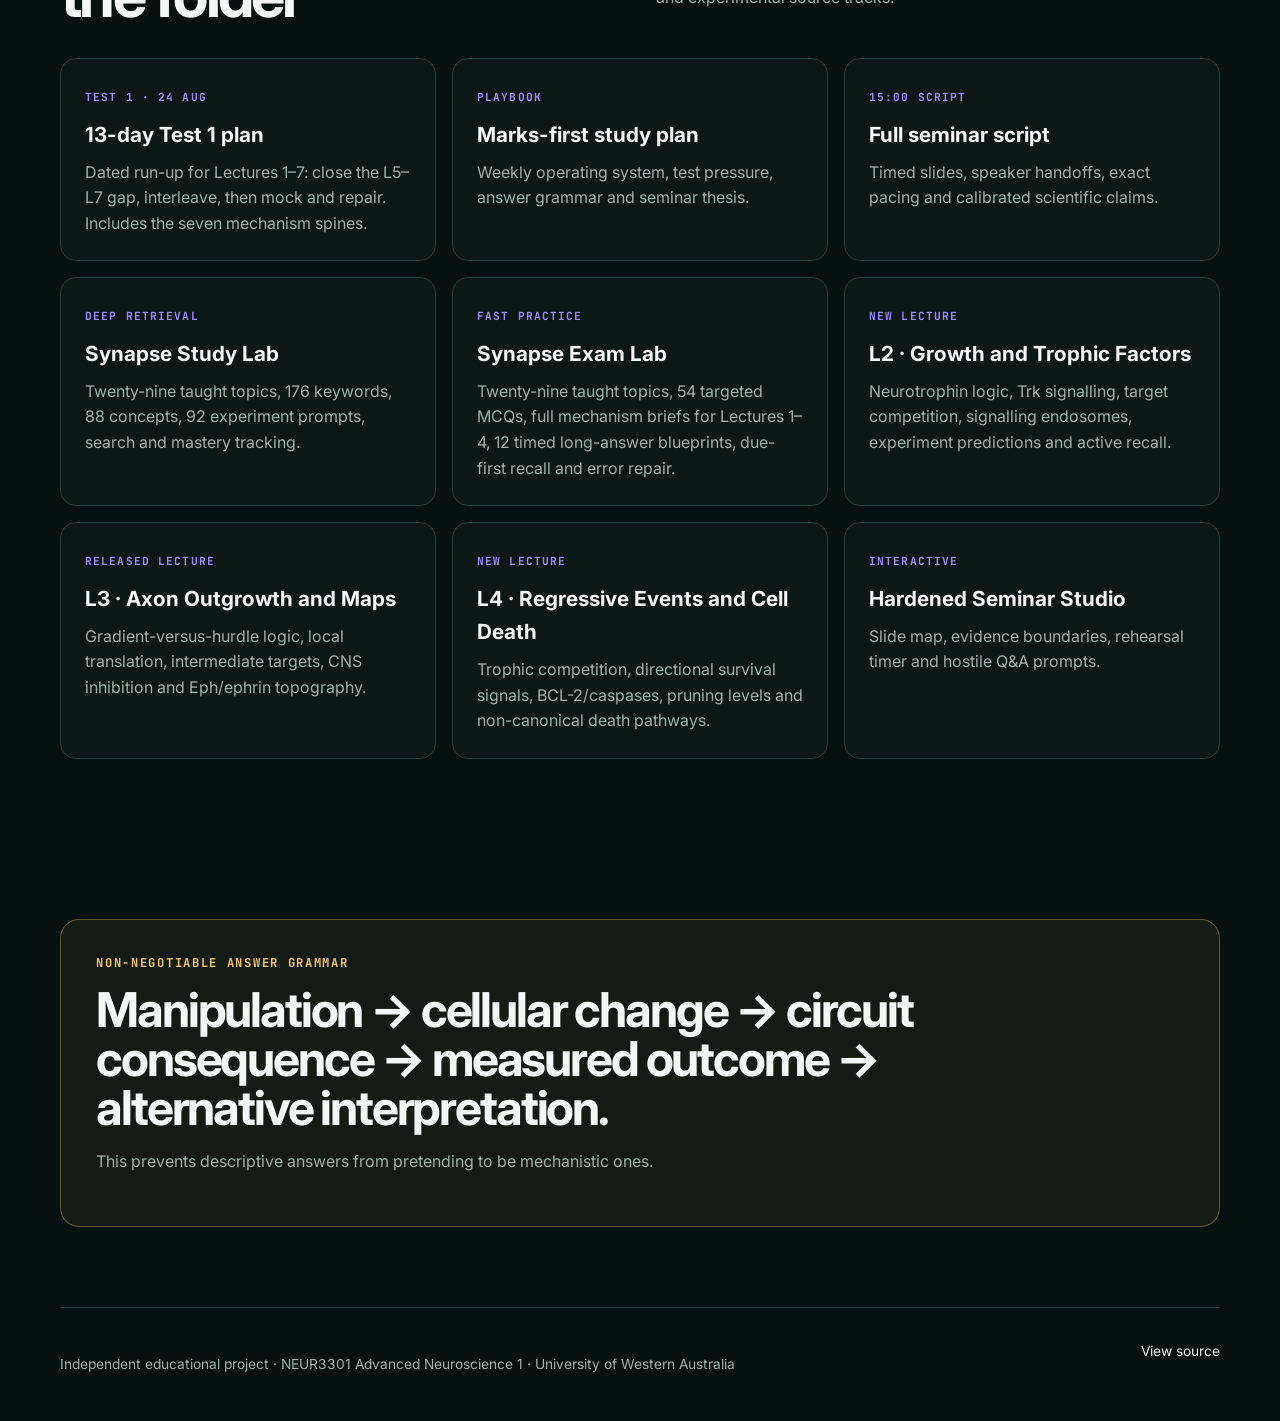
==== commit f3f3093b: "Add dated 13-day Test 1 plan for Lectures 1-7 Test 1 is Monday 24 August 2026, 10:00, ARTS [159] Aus" ====
--- a/docs/index.html
+++ b/docs/index.html
@@ -56,6 +56,7 @@
     <section id="resources" class="section wrap">
       <div class="section-heading"><div><p class="eyebrow">Source-controlled resources</p><h2>Use the material, not the folder</h2></div><p>The repository keeps operational material separate from evidence audits and experimental source tracks.</p></div>
       <div class="resource-grid">
+        <a class="resource" href="resources/NEUR3301_Test1_13Day_Plan.md"><span>TEST 1 · 24 AUG</span><h3>13-day Test 1 plan</h3><p>Dated run-up for Lectures 1–7: close the L5–L7 gap, interleave, then mock and repair. Includes the seven mechanism spines.</p></a>
         <a class="resource" href="resources/NEUR3301_Study_Playbook_2026.md"><span>PLAYBOOK</span><h3>Marks-first study plan</h3><p>Weekly operating system, test pressure, answer grammar and seminar thesis.</p></a>
         <a class="resource" href="resources/MDMA_Seminar_Full_Script_15min.md"><span>15:00 SCRIPT</span><h3>Full seminar script</h3><p>Timed slides, speaker handoffs, exact pacing and calibrated scientific claims.</p></a>
         <a class="resource" href="study-lab/"><span>DEEP RETRIEVAL</span><h3>Synapse Study Lab</h3><p>Twenty-nine taught topics, 176 keywords, 88 concepts, 92 experiment prompts, search and mastery tracking.</p></a>
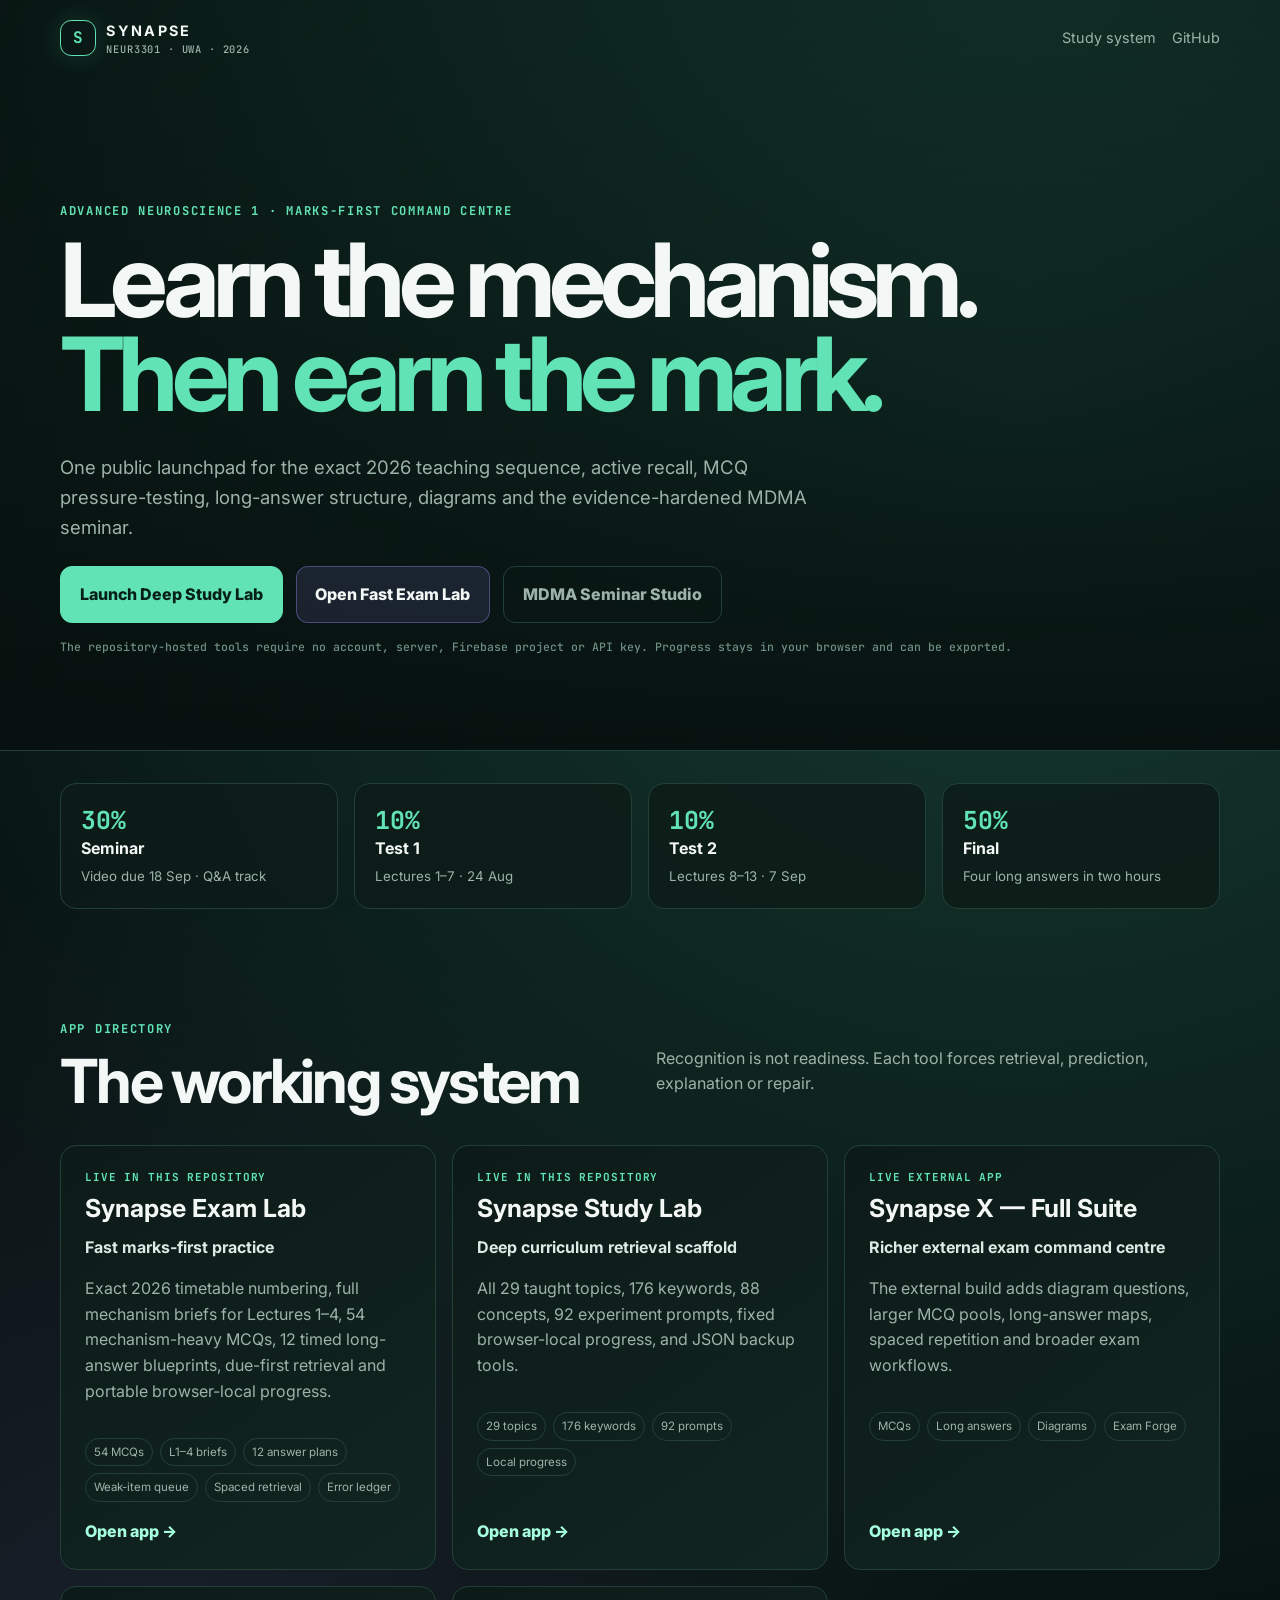
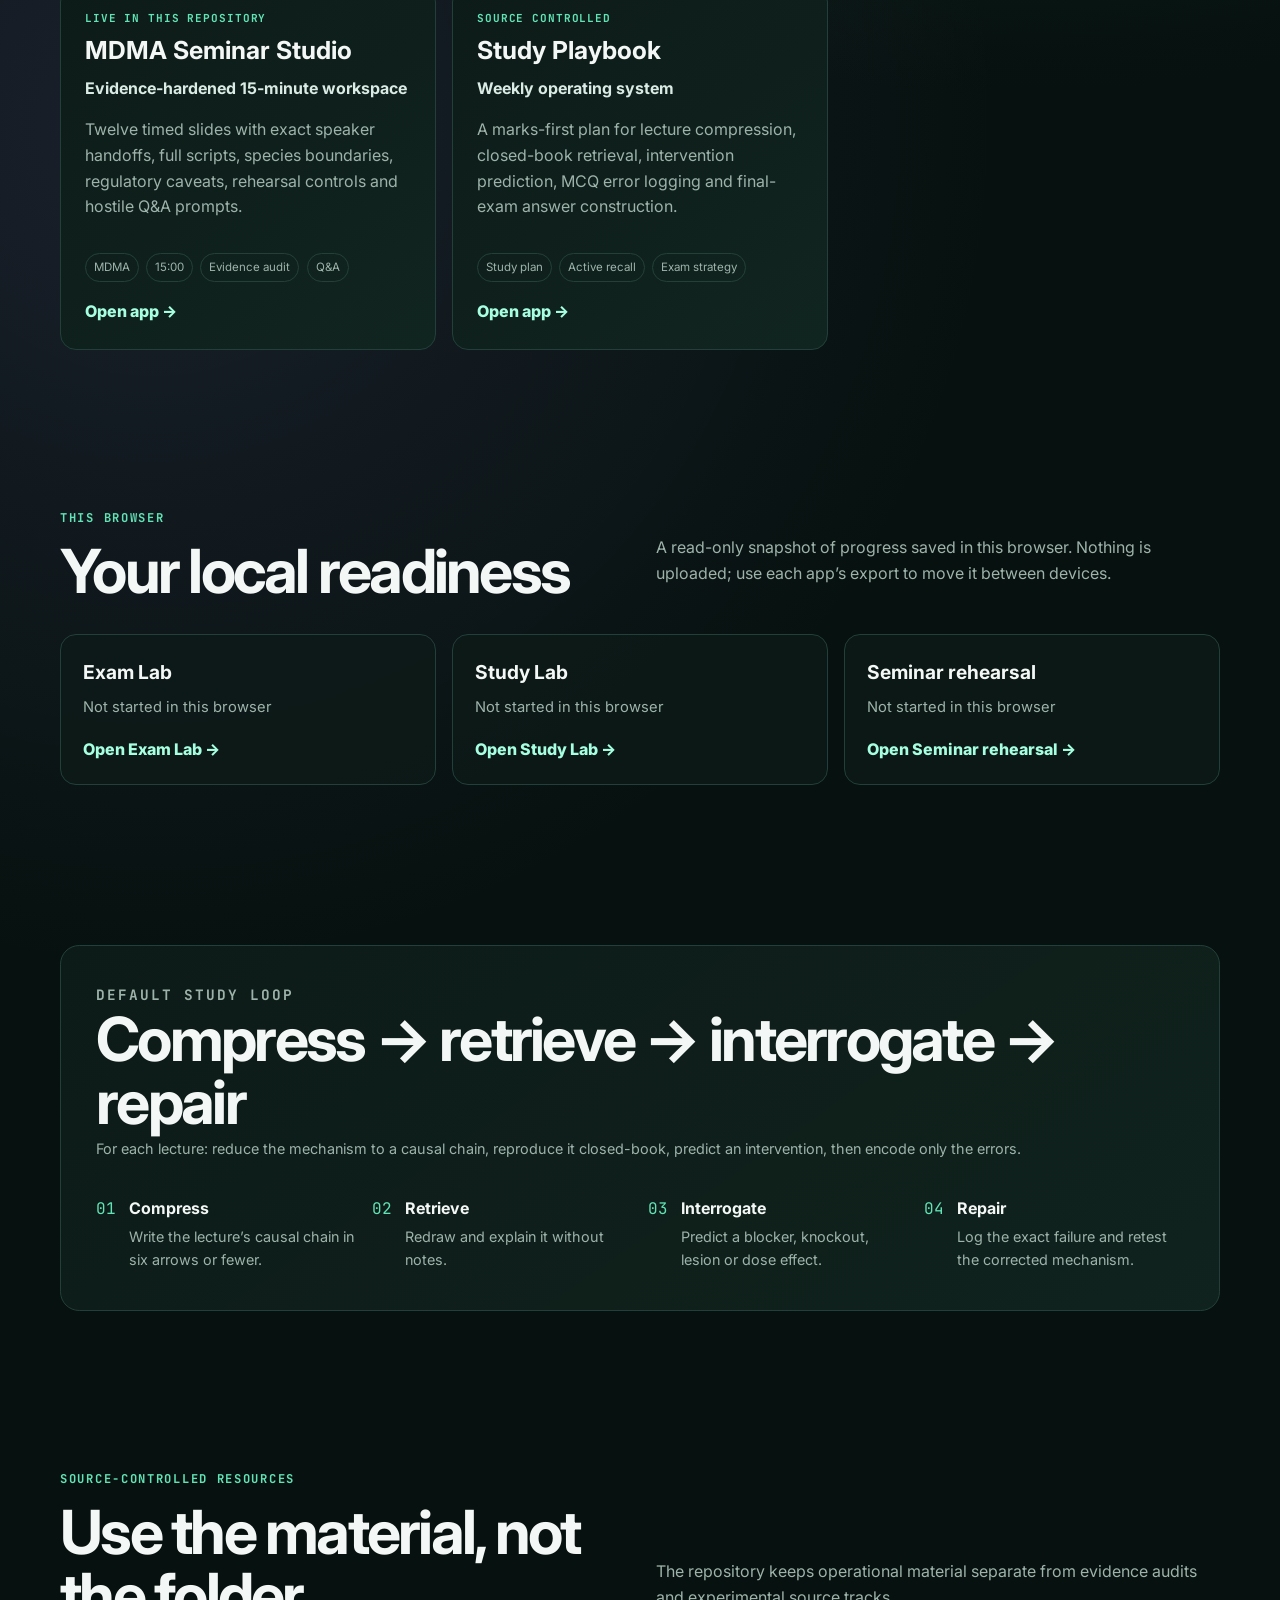
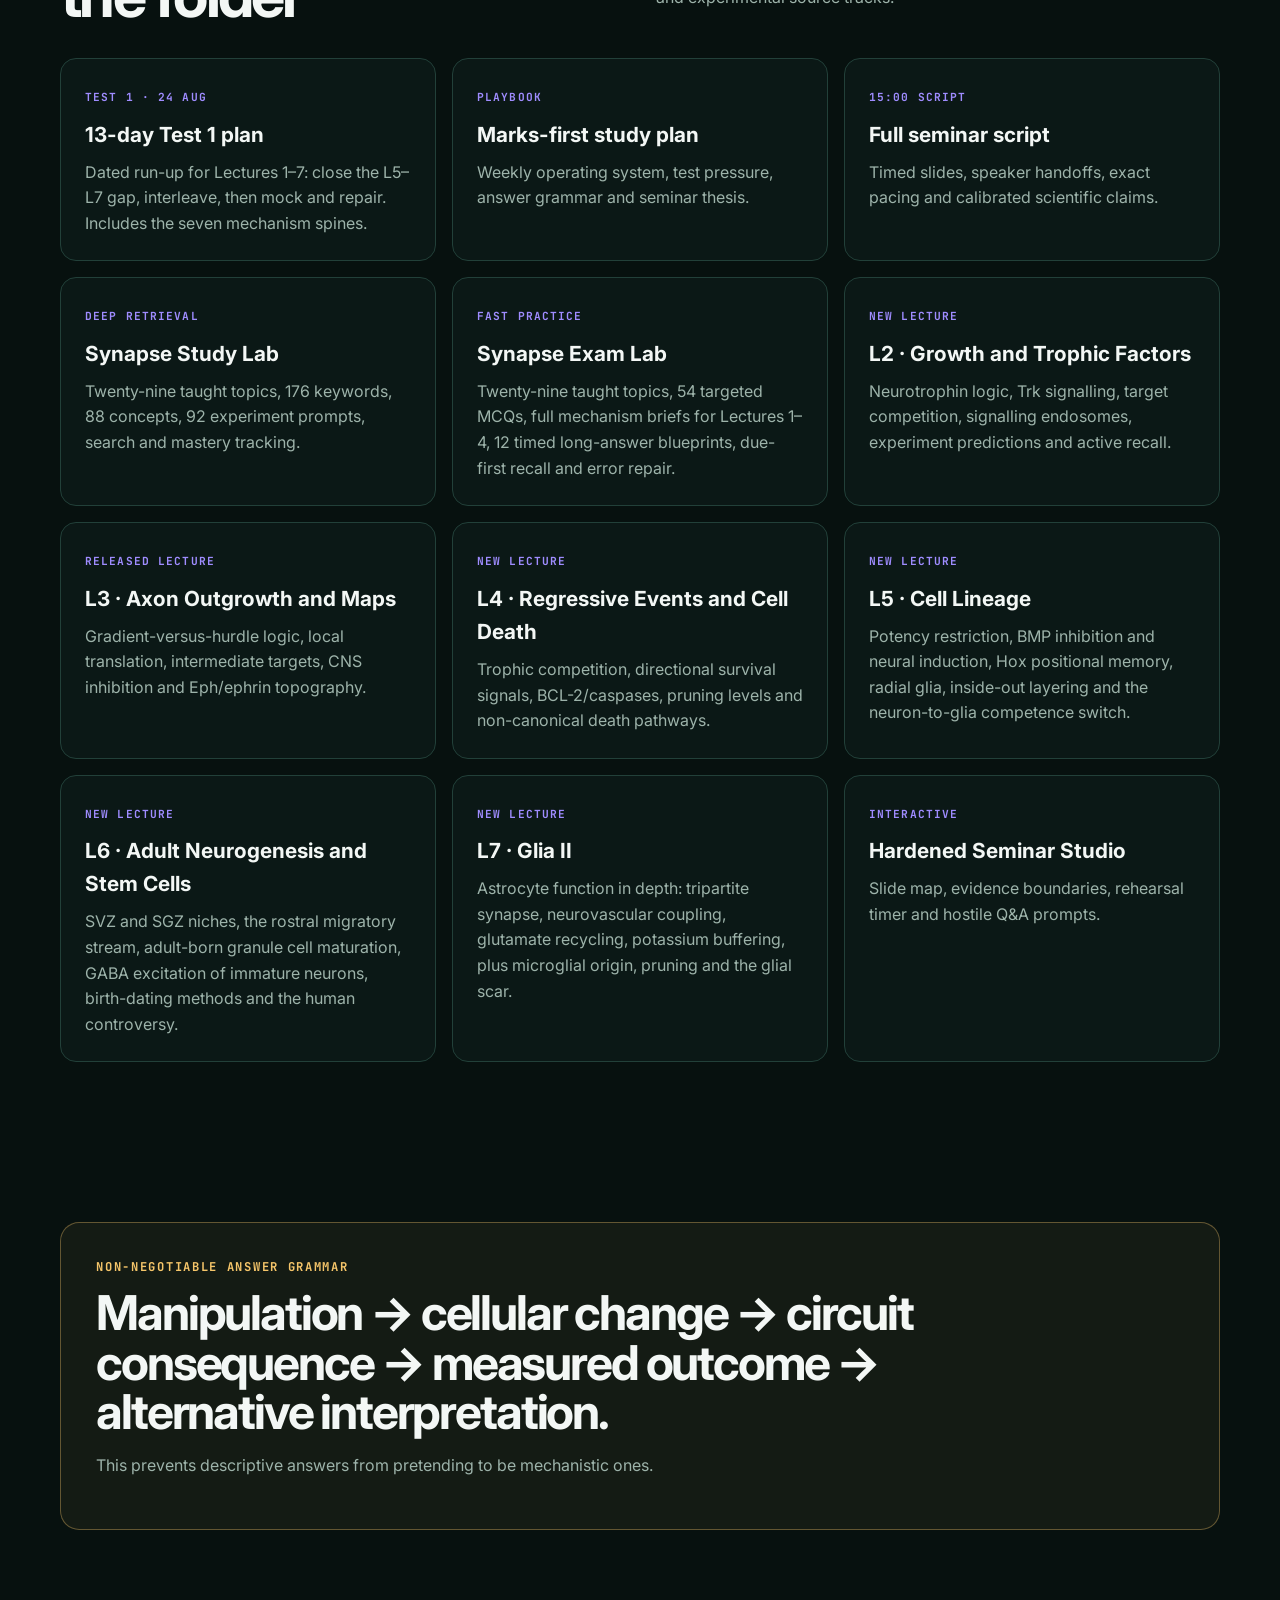
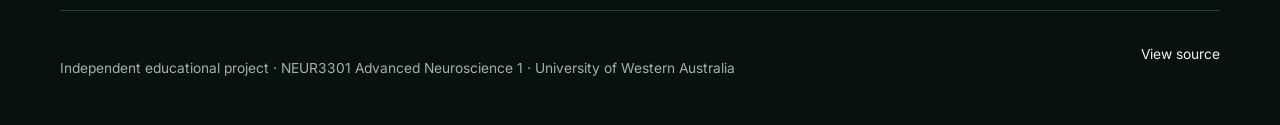
==== commit 9e5a4466: "Close the Test 1 gap: Lectures 5-7 briefs and 18 new MCQs Test 1 (24 Aug, Lectures 1-7) had 26 pract" ====
--- a/docs/index.html
+++ b/docs/index.html
@@ -64,6 +64,9 @@
         <a class="resource" href="resources/lectures/L02_Growth_and_Trophic_Factors.md"><span>NEW LECTURE</span><h3>L2 · Growth and Trophic Factors</h3><p>Neurotrophin logic, Trk signalling, target competition, signalling endosomes, experiment predictions and active recall.</p></a>
         <a class="resource" href="resources/lectures/L03_Axon_Outgrowth_Target_Recognition_Maps.md"><span>RELEASED LECTURE</span><h3>L3 · Axon Outgrowth and Maps</h3><p>Gradient-versus-hurdle logic, local translation, intermediate targets, CNS inhibition and Eph/ephrin topography.</p></a>
         <a class="resource" href="resources/lectures/L04_Regressive_Events_and_Cell_Death.md"><span>NEW LECTURE</span><h3>L4 · Regressive Events and Cell Death</h3><p>Trophic competition, directional survival signals, BCL-2/caspases, pruning levels and non-canonical death pathways.</p></a>
+        <a class="resource" href="resources/lectures/L05_Cell_Lineage.md"><span>NEW LECTURE</span><h3>L5 · Cell Lineage</h3><p>Potency restriction, BMP inhibition and neural induction, Hox positional memory, radial glia, inside-out layering and the neuron-to-glia competence switch.</p></a>
+        <a class="resource" href="resources/lectures/L06_Adult_Neurogenesis_Stem_Cells.md"><span>NEW LECTURE</span><h3>L6 · Adult Neurogenesis and Stem Cells</h3><p>SVZ and SGZ niches, the rostral migratory stream, adult-born granule cell maturation, GABA excitation of immature neurons, birth-dating methods and the human controversy.</p></a>
+        <a class="resource" href="resources/lectures/L07_Glia_II.md"><span>NEW LECTURE</span><h3>L7 · Glia II</h3><p>Astrocyte function in depth: tripartite synapse, neurovascular coupling, glutamate recycling, potassium buffering, plus microglial origin, pruning and the glial scar.</p></a>
         <a class="resource" href="seminar/"><span>INTERACTIVE</span><h3>Hardened Seminar Studio</h3><p>Slide map, evidence boundaries, rehearsal timer and hostile Q&amp;A prompts.</p></a>
       </div>
     </section>
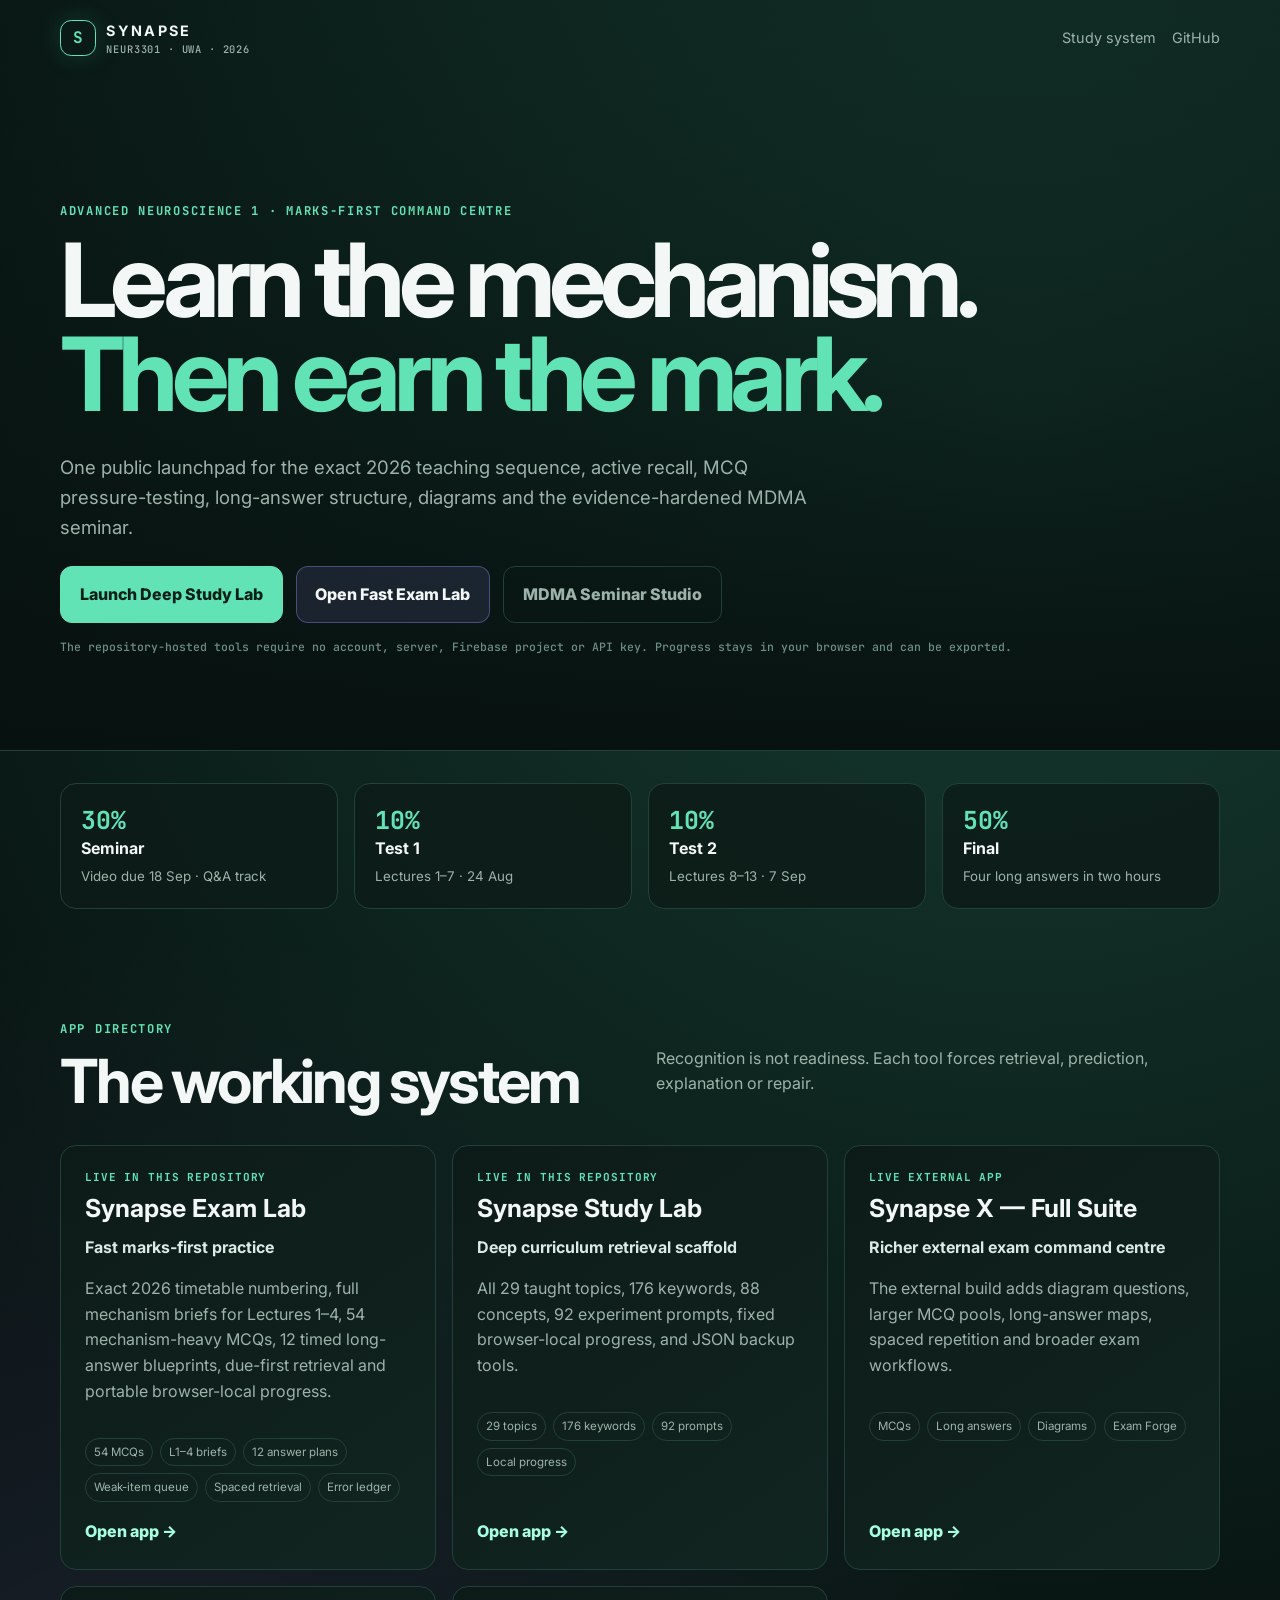
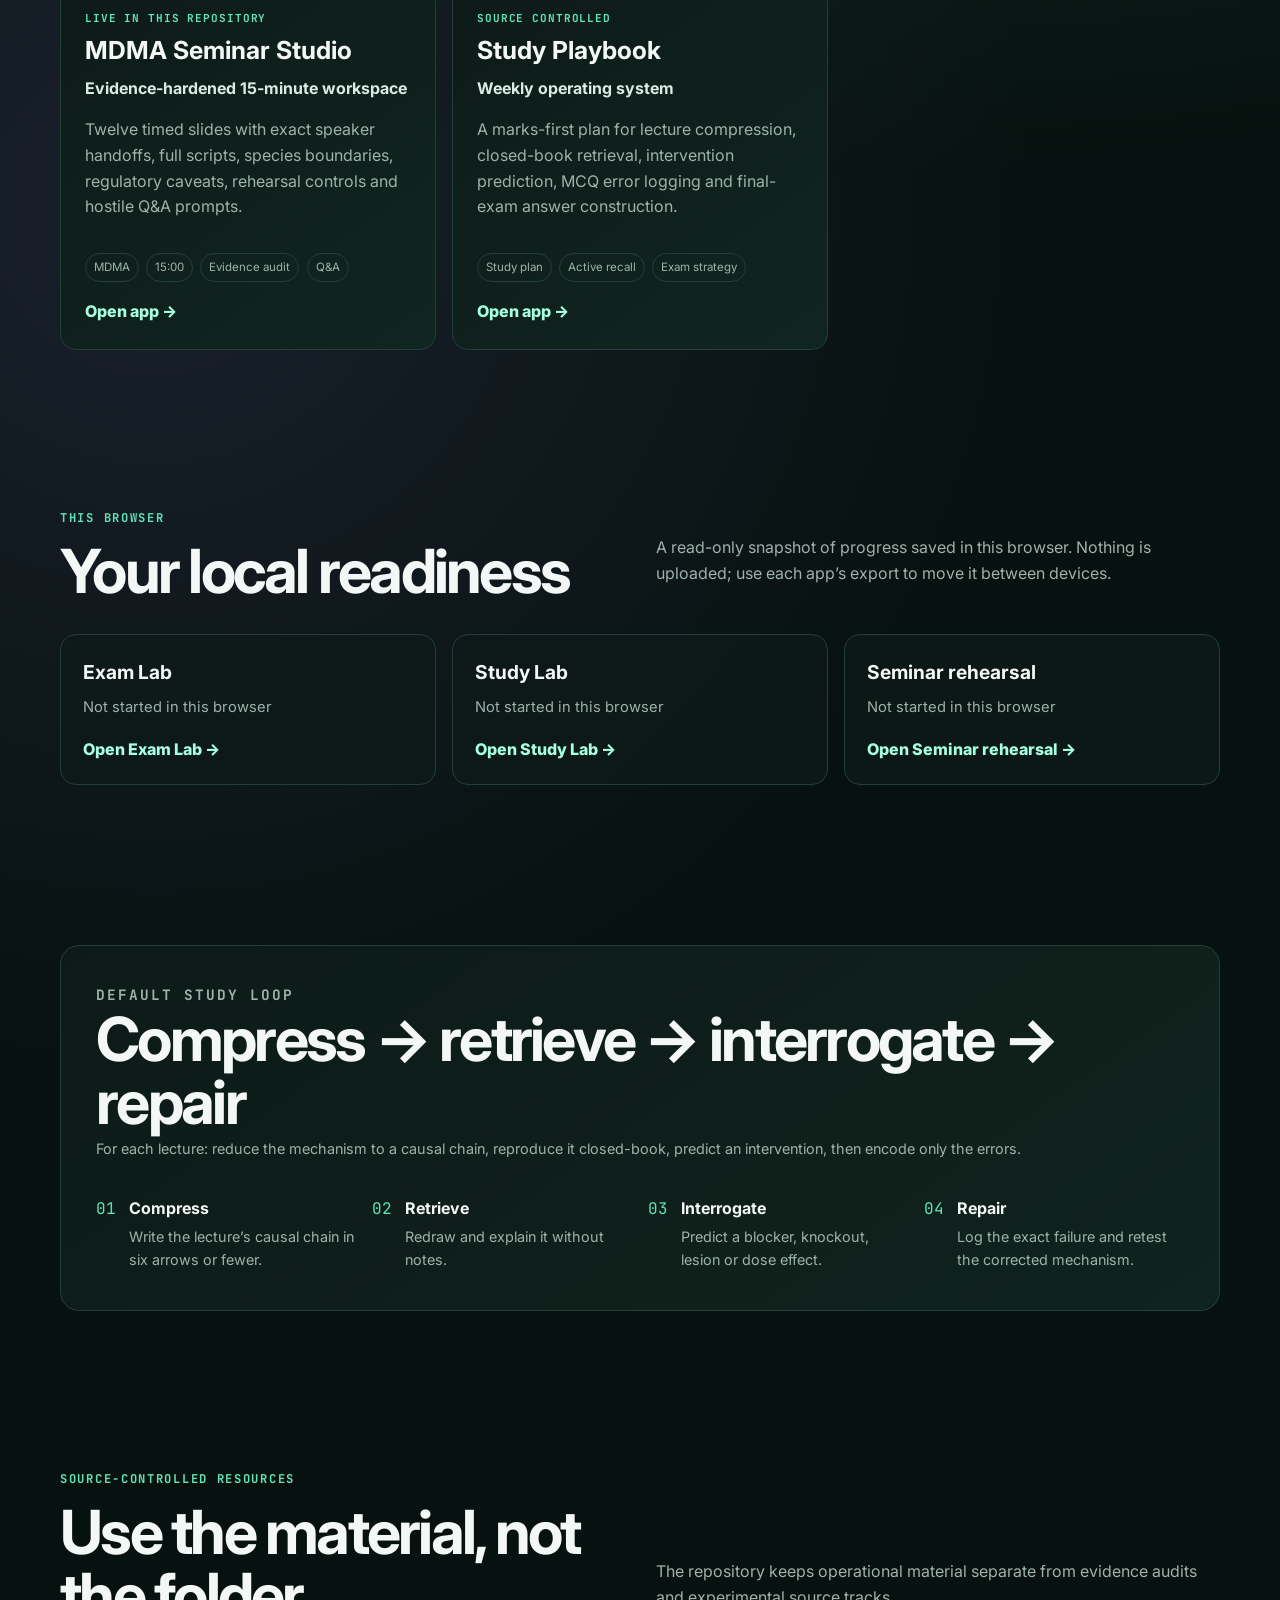
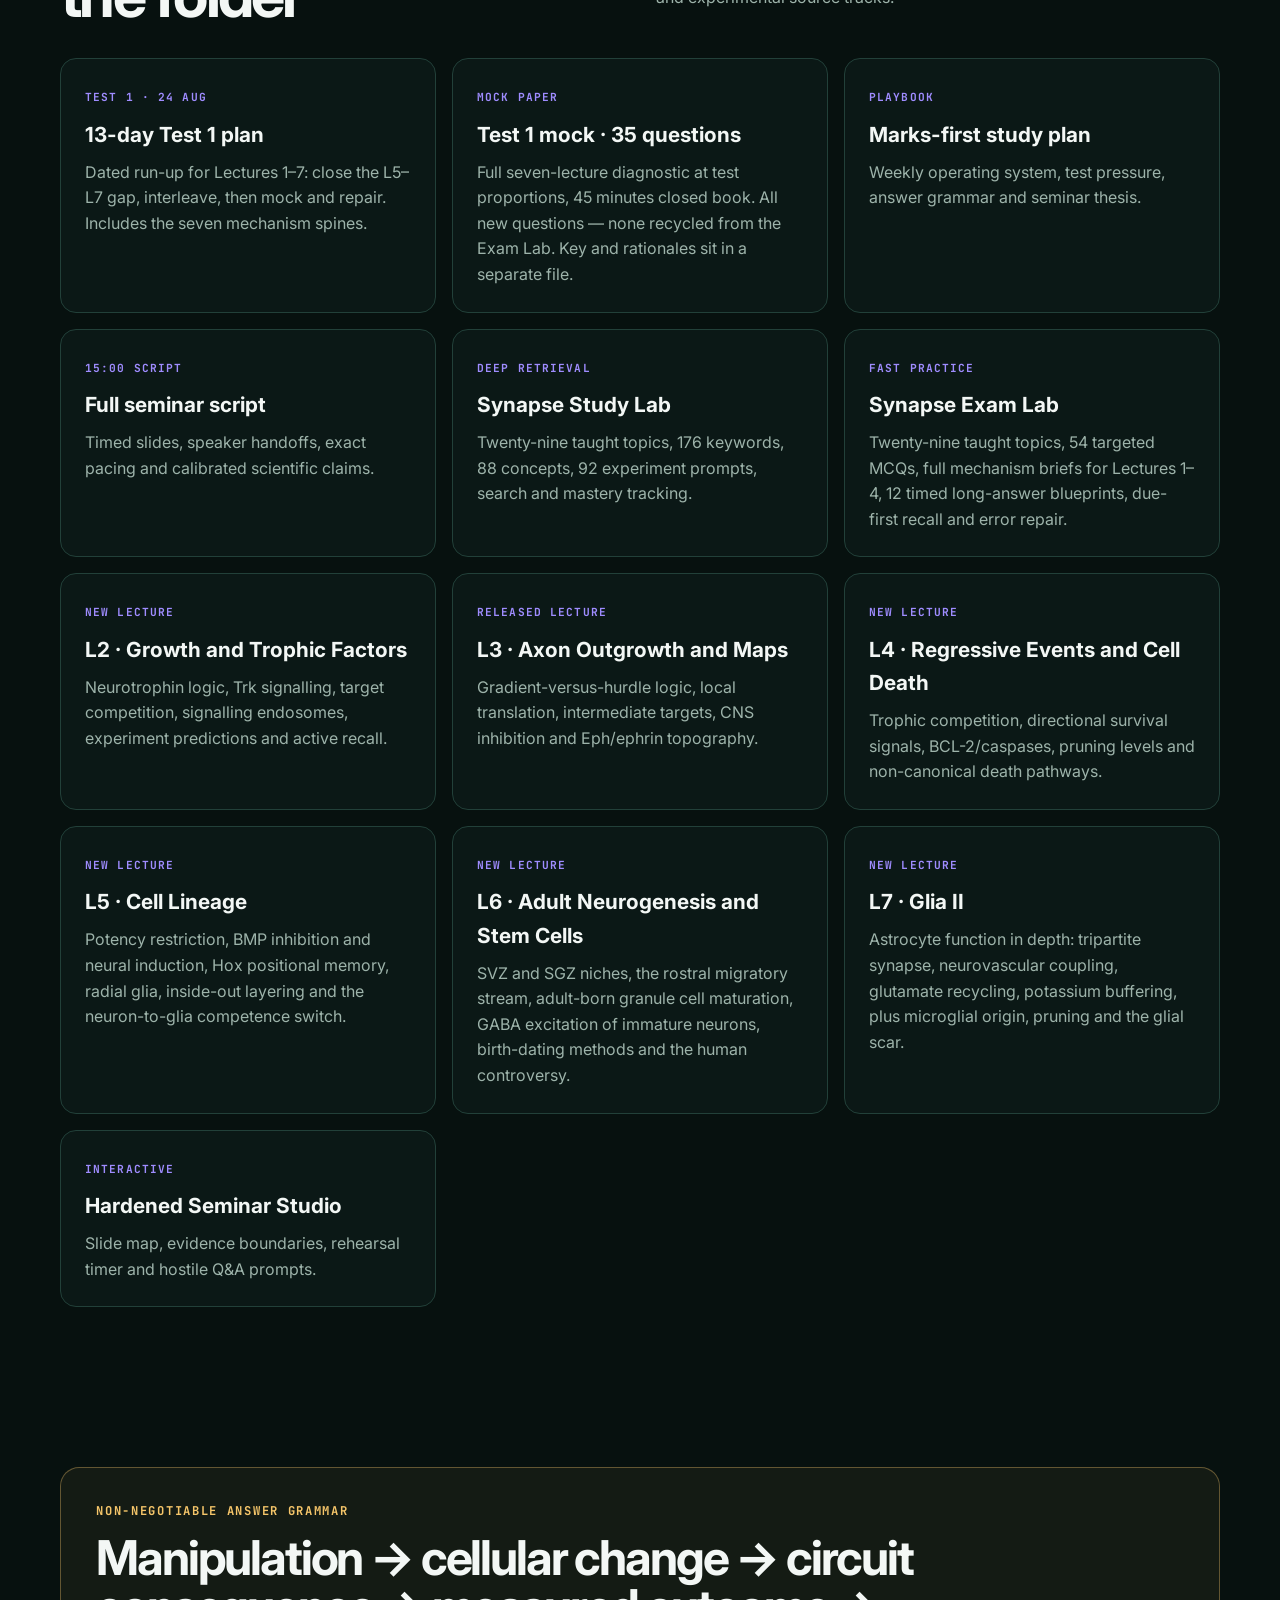
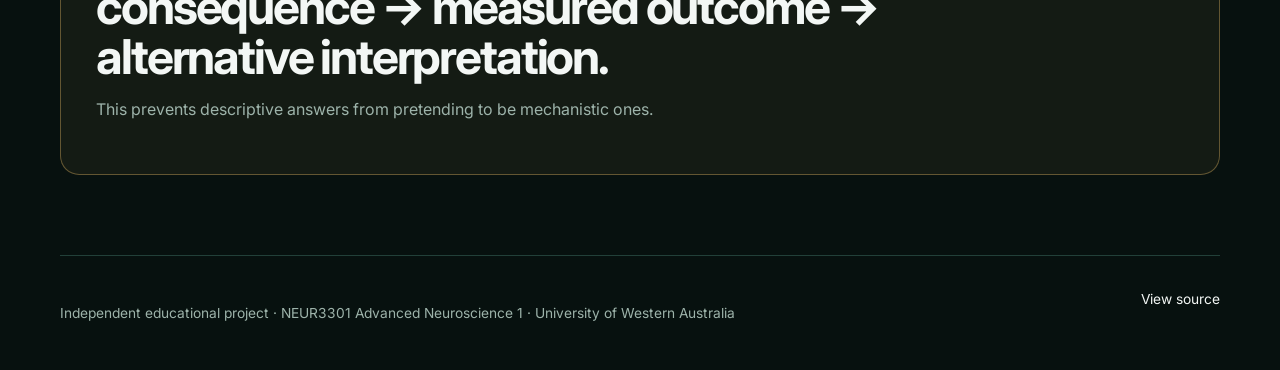
==== commit 18246b72: "Add full 7-lecture Test 1 mock paper with separate answer key 35 questions, 45 minutes, five per lec" ====
--- a/docs/index.html
+++ b/docs/index.html
@@ -57,6 +57,7 @@
       <div class="section-heading"><div><p class="eyebrow">Source-controlled resources</p><h2>Use the material, not the folder</h2></div><p>The repository keeps operational material separate from evidence audits and experimental source tracks.</p></div>
       <div class="resource-grid">
         <a class="resource" href="resources/NEUR3301_Test1_13Day_Plan.md"><span>TEST 1 · 24 AUG</span><h3>13-day Test 1 plan</h3><p>Dated run-up for Lectures 1–7: close the L5–L7 gap, interleave, then mock and repair. Includes the seven mechanism spines.</p></a>
+        <a class="resource" href="resources/NEUR3301_Test1_Mock_Paper.md"><span>MOCK PAPER</span><h3>Test 1 mock · 35 questions</h3><p>Full seven-lecture diagnostic at test proportions, 45 minutes closed book. All new questions — none recycled from the Exam Lab. Key and rationales sit in a separate file.</p></a>
         <a class="resource" href="resources/NEUR3301_Study_Playbook_2026.md"><span>PLAYBOOK</span><h3>Marks-first study plan</h3><p>Weekly operating system, test pressure, answer grammar and seminar thesis.</p></a>
         <a class="resource" href="resources/MDMA_Seminar_Full_Script_15min.md"><span>15:00 SCRIPT</span><h3>Full seminar script</h3><p>Timed slides, speaker handoffs, exact pacing and calibrated scientific claims.</p></a>
         <a class="resource" href="study-lab/"><span>DEEP RETRIEVAL</span><h3>Synapse Study Lab</h3><p>Twenty-nine taught topics, 176 keywords, 88 concepts, 92 experiment prompts, search and mastery tracking.</p></a>
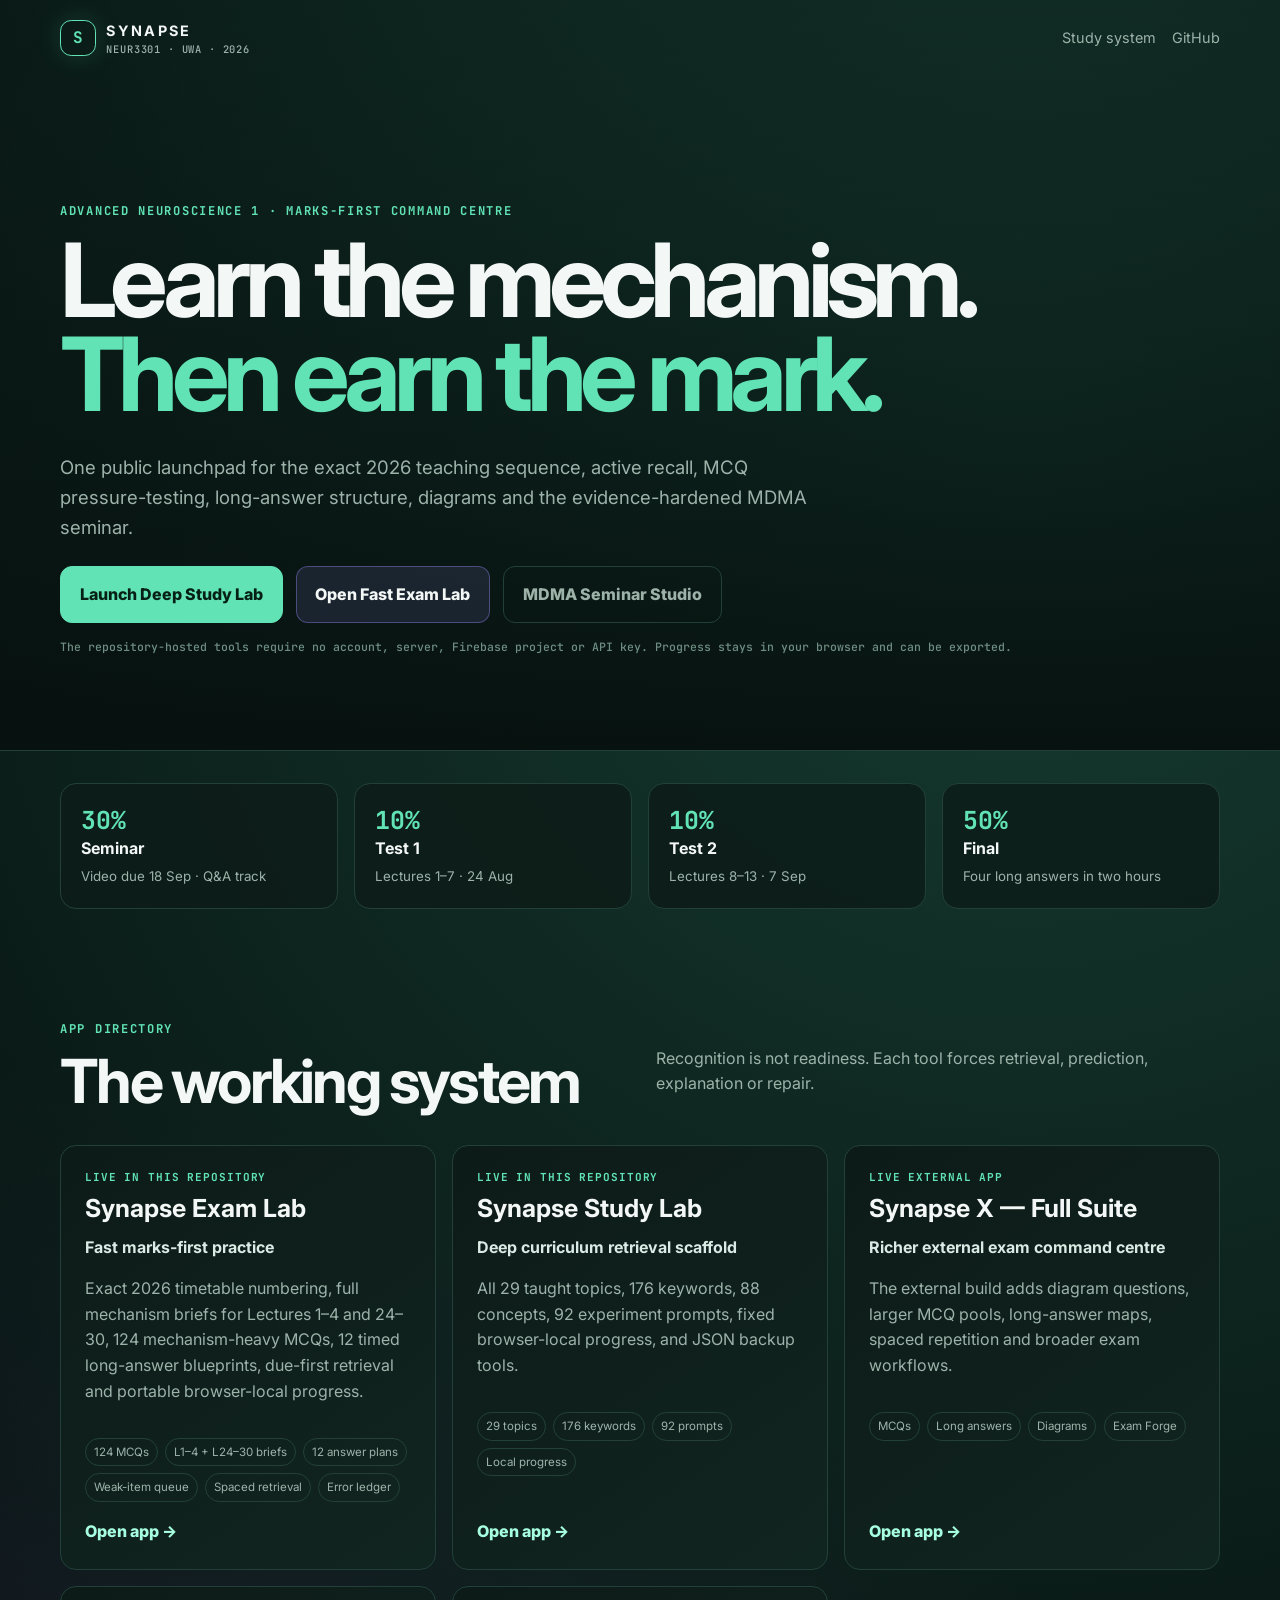
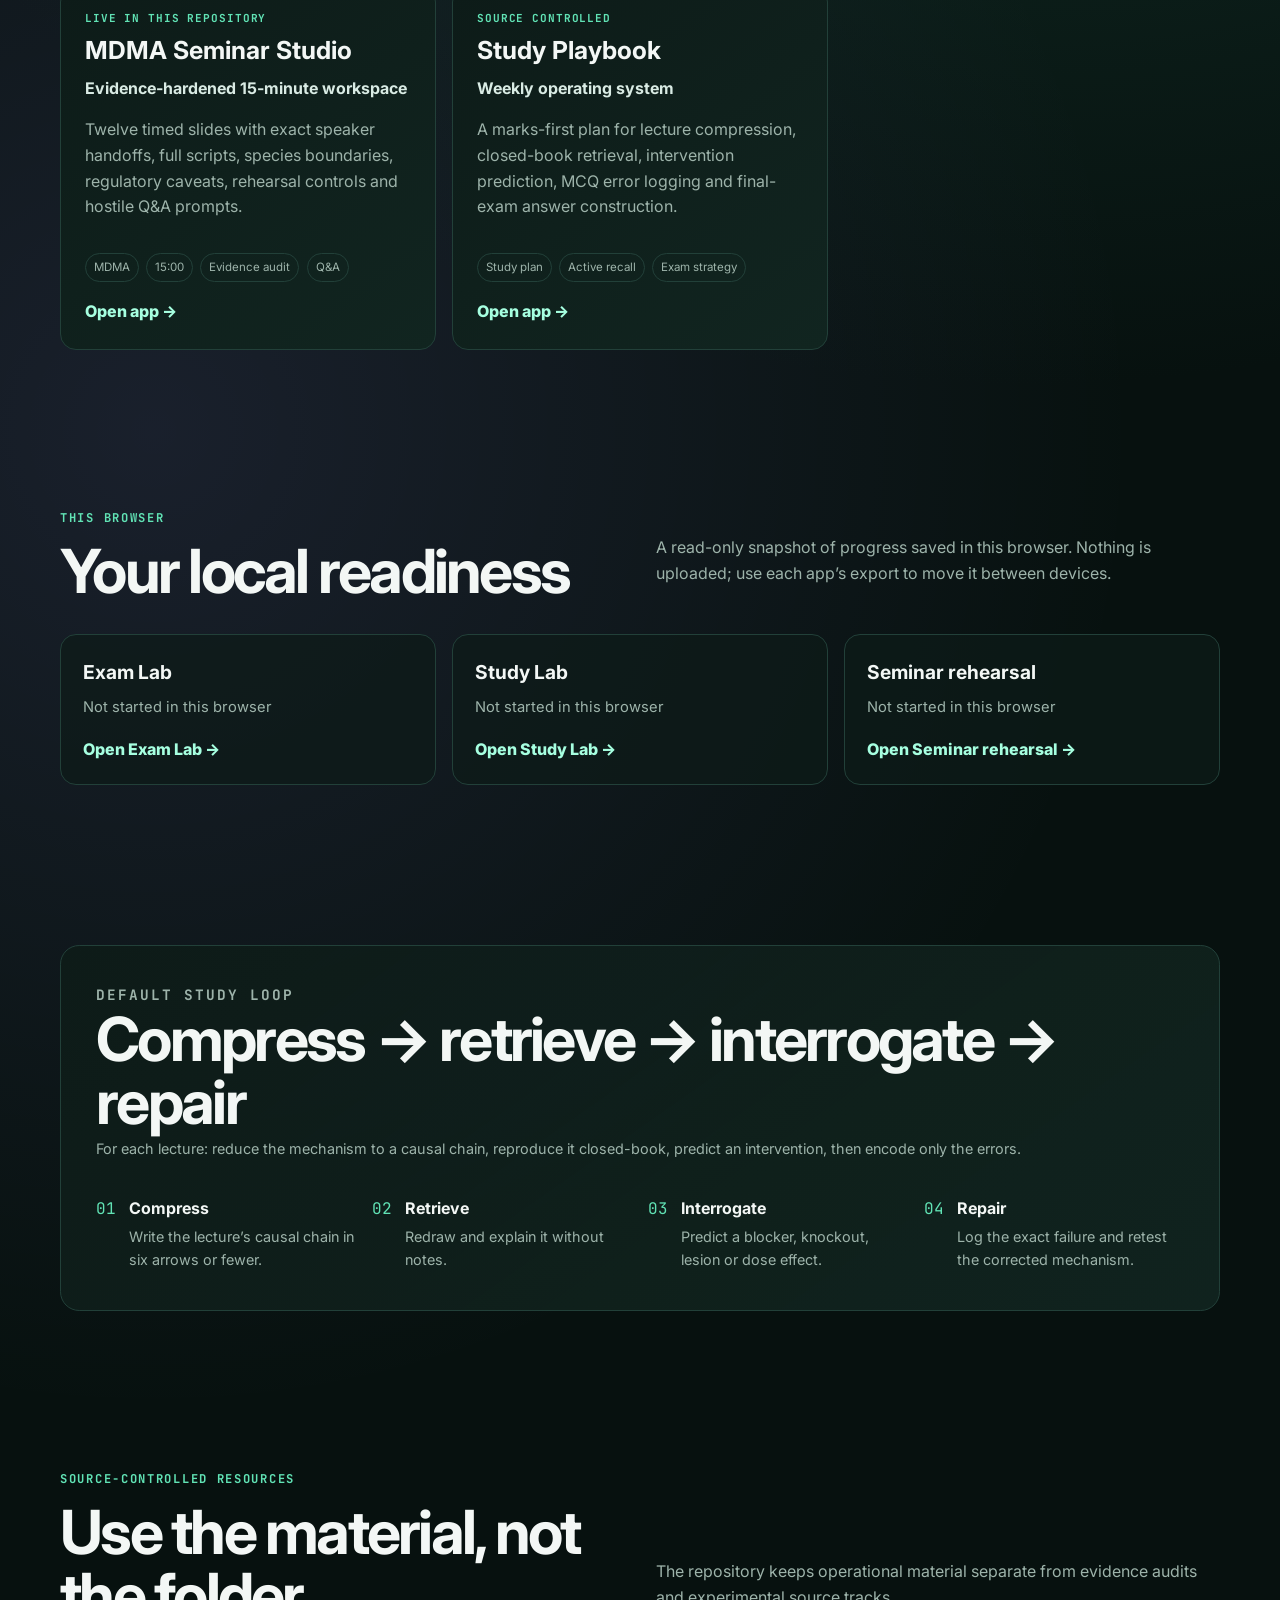
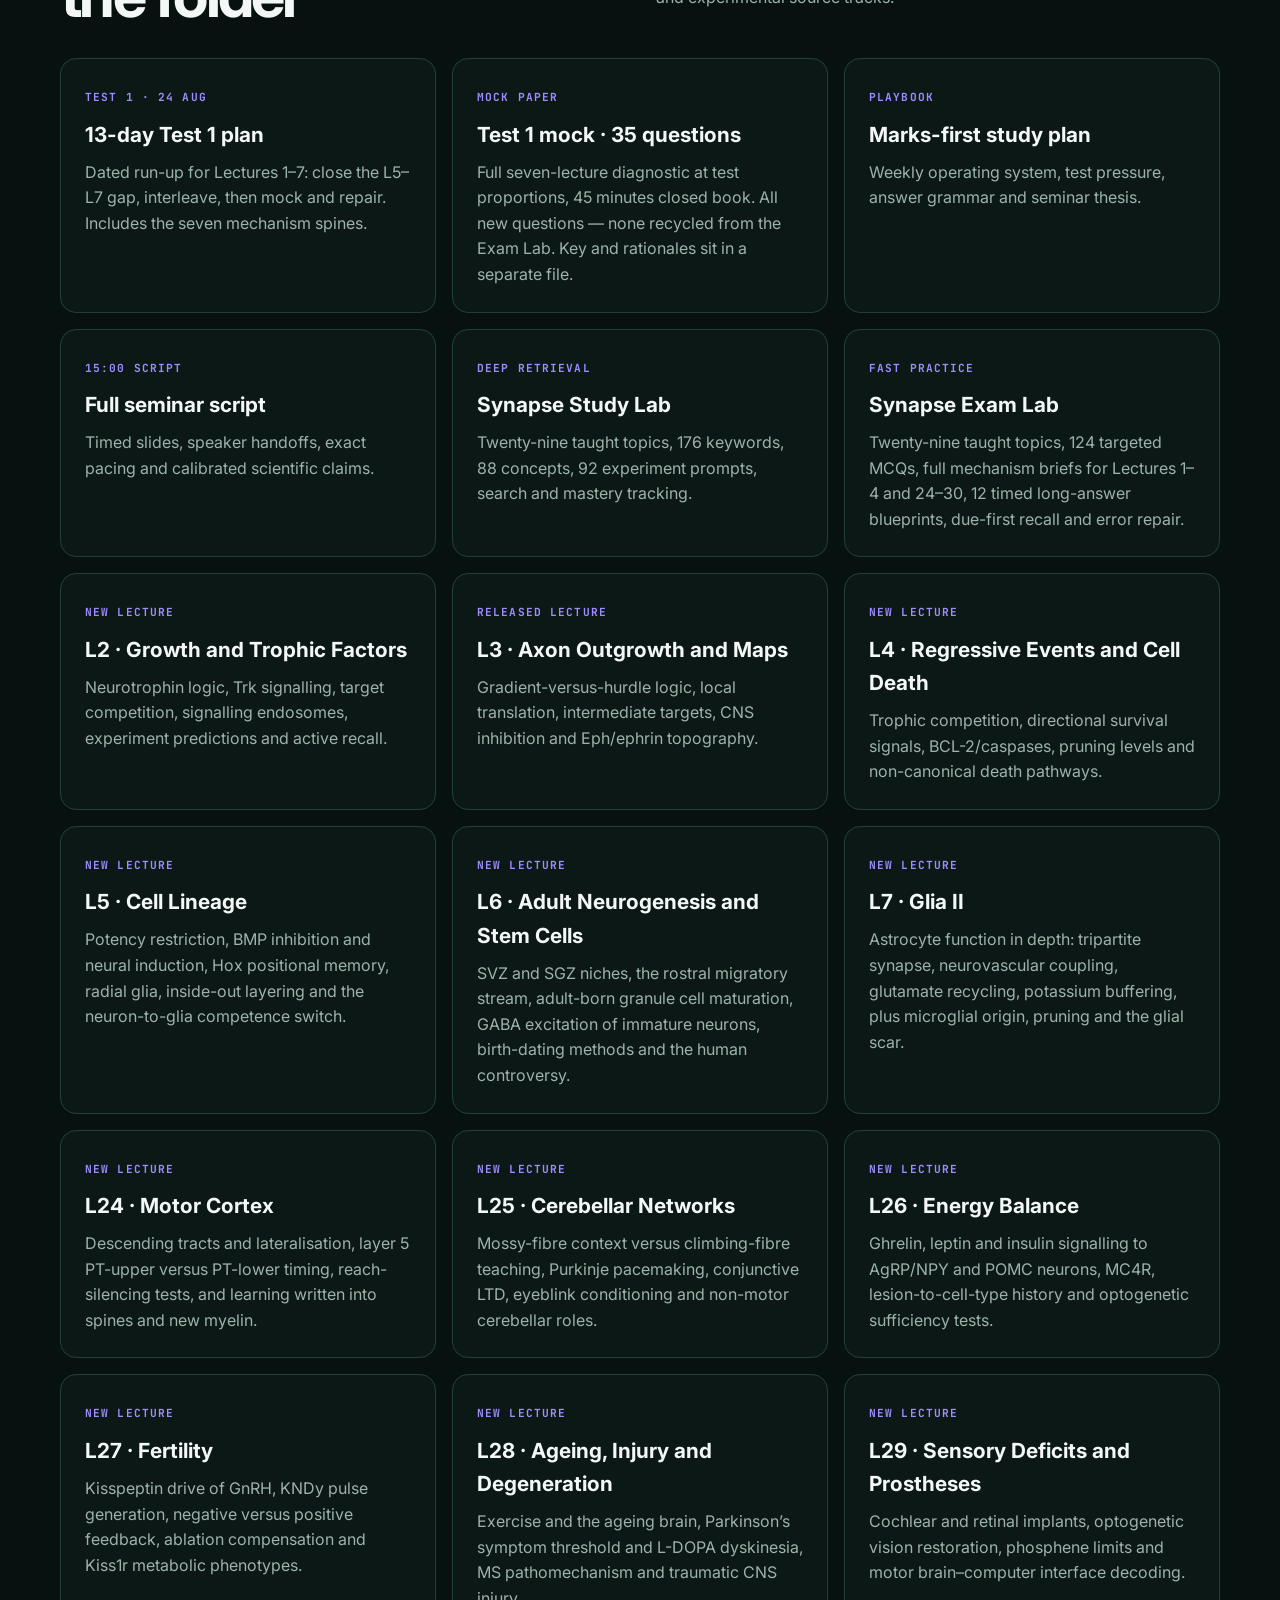
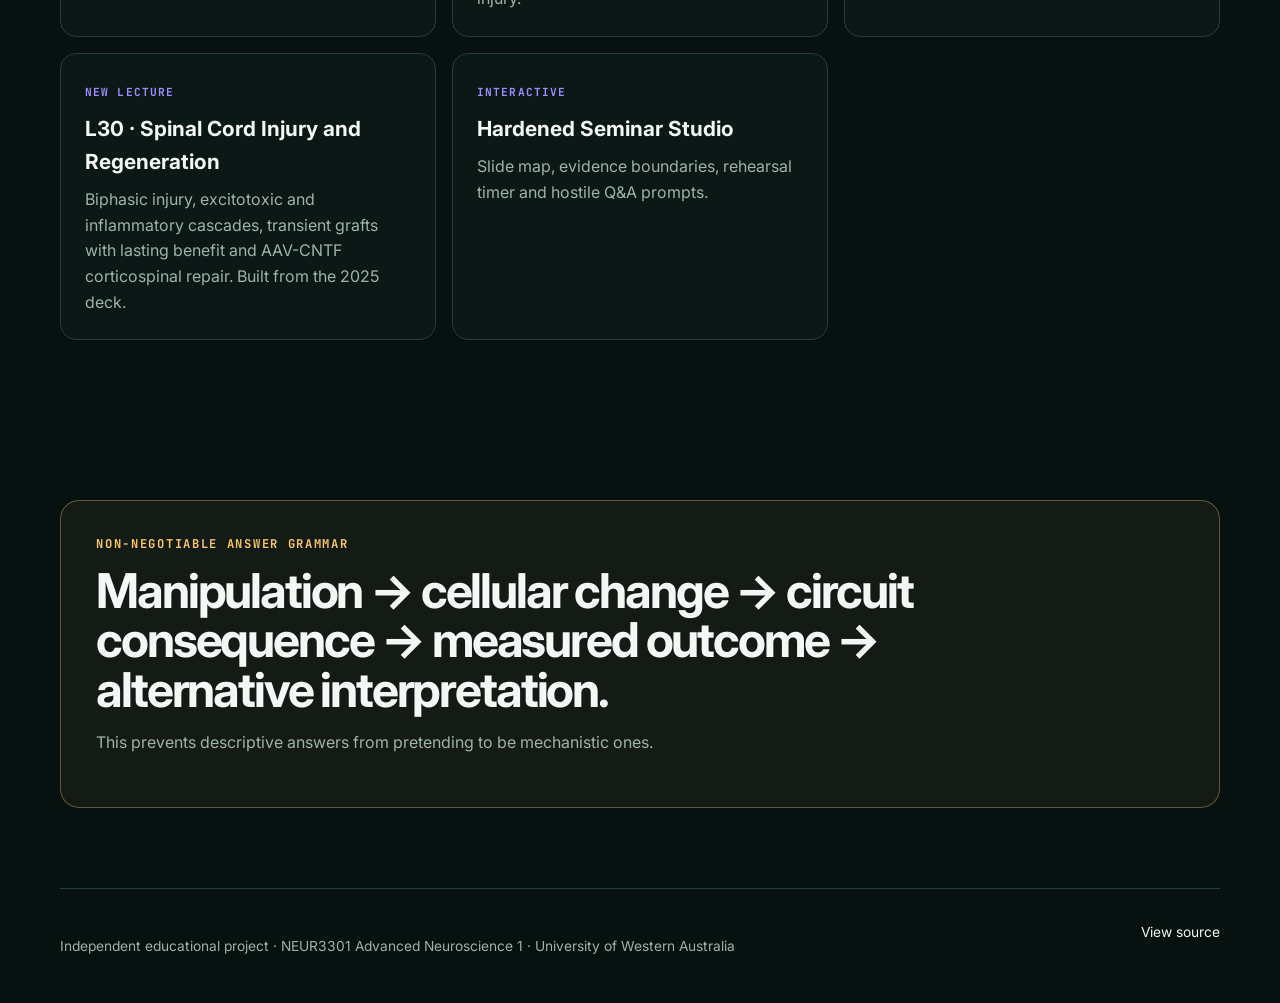
==== commit 3e57b880: "Add Lectures 24-30 notes, briefs, MCQs and cards Build printable study notes and Exam Lab mechanism " ====
--- a/docs/index.html
+++ b/docs/index.html
@@ -61,13 +61,20 @@
         <a class="resource" href="resources/NEUR3301_Study_Playbook_2026.md"><span>PLAYBOOK</span><h3>Marks-first study plan</h3><p>Weekly operating system, test pressure, answer grammar and seminar thesis.</p></a>
         <a class="resource" href="resources/MDMA_Seminar_Full_Script_15min.md"><span>15:00 SCRIPT</span><h3>Full seminar script</h3><p>Timed slides, speaker handoffs, exact pacing and calibrated scientific claims.</p></a>
         <a class="resource" href="study-lab/"><span>DEEP RETRIEVAL</span><h3>Synapse Study Lab</h3><p>Twenty-nine taught topics, 176 keywords, 88 concepts, 92 experiment prompts, search and mastery tracking.</p></a>
-        <a class="resource" href="app/"><span>FAST PRACTICE</span><h3>Synapse Exam Lab</h3><p>Twenty-nine taught topics, 54 targeted MCQs, full mechanism briefs for Lectures 1–4, 12 timed long-answer blueprints, due-first recall and error repair.</p></a>
+        <a class="resource" href="app/"><span>FAST PRACTICE</span><h3>Synapse Exam Lab</h3><p>Twenty-nine taught topics, 124 targeted MCQs, full mechanism briefs for Lectures 1–4 and 24–30, 12 timed long-answer blueprints, due-first recall and error repair.</p></a>
         <a class="resource" href="resources/lectures/L02_Growth_and_Trophic_Factors.md"><span>NEW LECTURE</span><h3>L2 · Growth and Trophic Factors</h3><p>Neurotrophin logic, Trk signalling, target competition, signalling endosomes, experiment predictions and active recall.</p></a>
         <a class="resource" href="resources/lectures/L03_Axon_Outgrowth_Target_Recognition_Maps.md"><span>RELEASED LECTURE</span><h3>L3 · Axon Outgrowth and Maps</h3><p>Gradient-versus-hurdle logic, local translation, intermediate targets, CNS inhibition and Eph/ephrin topography.</p></a>
         <a class="resource" href="resources/lectures/L04_Regressive_Events_and_Cell_Death.md"><span>NEW LECTURE</span><h3>L4 · Regressive Events and Cell Death</h3><p>Trophic competition, directional survival signals, BCL-2/caspases, pruning levels and non-canonical death pathways.</p></a>
         <a class="resource" href="resources/lectures/L05_Cell_Lineage.md"><span>NEW LECTURE</span><h3>L5 · Cell Lineage</h3><p>Potency restriction, BMP inhibition and neural induction, Hox positional memory, radial glia, inside-out layering and the neuron-to-glia competence switch.</p></a>
         <a class="resource" href="resources/lectures/L06_Adult_Neurogenesis_Stem_Cells.md"><span>NEW LECTURE</span><h3>L6 · Adult Neurogenesis and Stem Cells</h3><p>SVZ and SGZ niches, the rostral migratory stream, adult-born granule cell maturation, GABA excitation of immature neurons, birth-dating methods and the human controversy.</p></a>
         <a class="resource" href="resources/lectures/L07_Glia_II.md"><span>NEW LECTURE</span><h3>L7 · Glia II</h3><p>Astrocyte function in depth: tripartite synapse, neurovascular coupling, glutamate recycling, potassium buffering, plus microglial origin, pruning and the glial scar.</p></a>
+        <a class="resource" href="resources/lectures/L24_Motor_Cortex_Neurophysiology_Plasticity.md"><span>NEW LECTURE</span><h3>L24 · Motor Cortex</h3><p>Descending tracts and lateralisation, layer 5 PT-upper versus PT-lower timing, reach-silencing tests, and learning written into spines and new myelin.</p></a>
+        <a class="resource" href="resources/lectures/L25_Cerebellar_Networks_Neurophysiology_Plasticity.md"><span>NEW LECTURE</span><h3>L25 · Cerebellar Networks</h3><p>Mossy-fibre context versus climbing-fibre teaching, Purkinje pacemaking, conjunctive LTD, eyeblink conditioning and non-motor cerebellar roles.</p></a>
+        <a class="resource" href="resources/lectures/L26_Neuroendocrine_Control_of_Energy_Balance.md"><span>NEW LECTURE</span><h3>L26 · Energy Balance</h3><p>Ghrelin, leptin and insulin signalling to AgRP/NPY and POMC neurons, MC4R, lesion-to-cell-type history and optogenetic sufficiency tests.</p></a>
+        <a class="resource" href="resources/lectures/L27_Neuroendocrine_Control_of_Fertility.md"><span>NEW LECTURE</span><h3>L27 · Fertility</h3><p>Kisspeptin drive of GnRH, KNDy pulse generation, negative versus positive feedback, ablation compensation and Kiss1r metabolic phenotypes.</p></a>
+        <a class="resource" href="resources/lectures/L28_Ageing_Injury_and_Degeneration.md"><span>NEW LECTURE</span><h3>L28 · Ageing, Injury and Degeneration</h3><p>Exercise and the ageing brain, Parkinson’s symptom threshold and L-DOPA dyskinesia, MS pathomechanism and traumatic CNS injury.</p></a>
+        <a class="resource" href="resources/lectures/L29_Sensory_Deficits_and_Prostheses.md"><span>NEW LECTURE</span><h3>L29 · Sensory Deficits and Prostheses</h3><p>Cochlear and retinal implants, optogenetic vision restoration, phosphene limits and motor brain–computer interface decoding.</p></a>
+        <a class="resource" href="resources/lectures/L30_Spinal_Cord_Injury_and_Regeneration.md"><span>NEW LECTURE</span><h3>L30 · Spinal Cord Injury and Regeneration</h3><p>Biphasic injury, excitotoxic and inflammatory cascades, transient grafts with lasting benefit and AAV-CNTF corticospinal repair. Built from the 2025 deck.</p></a>
         <a class="resource" href="seminar/"><span>INTERACTIVE</span><h3>Hardened Seminar Studio</h3><p>Slide map, evidence boundaries, rehearsal timer and hostile Q&amp;A prompts.</p></a>
       </div>
     </section>
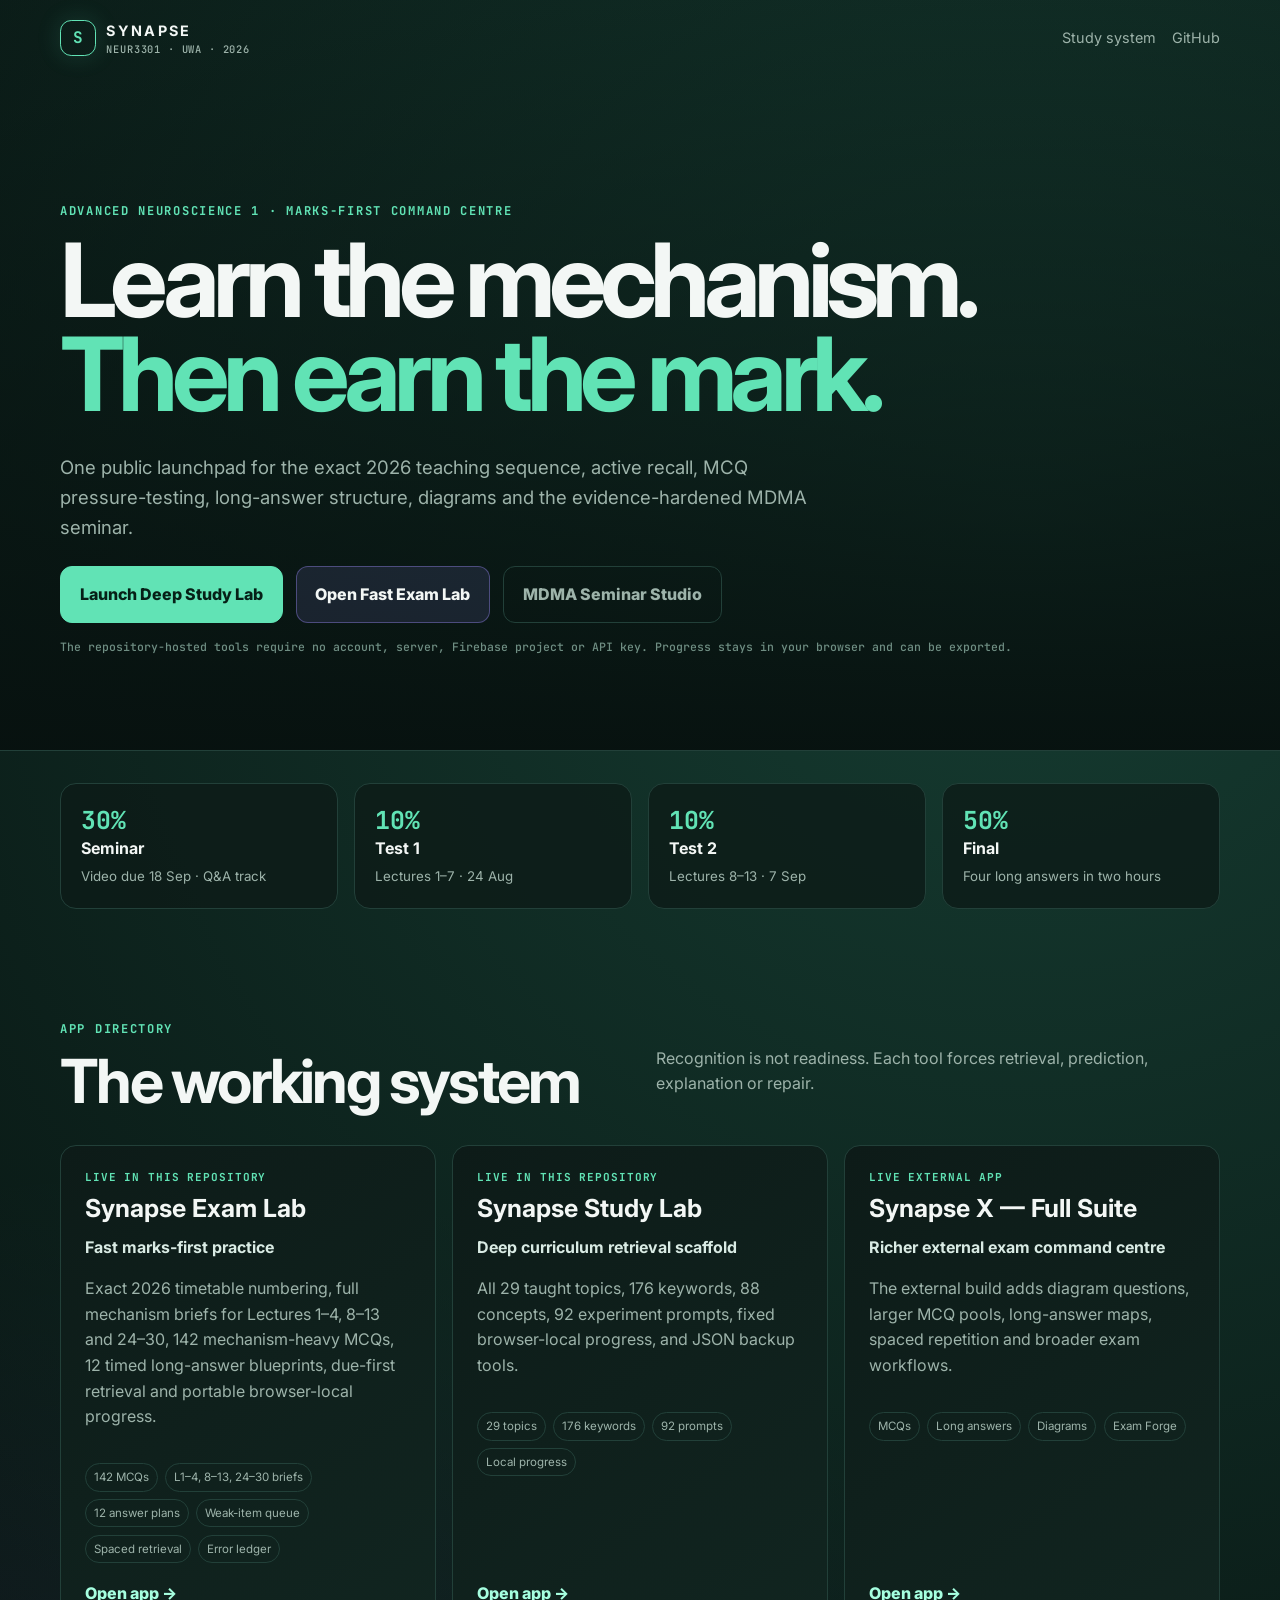
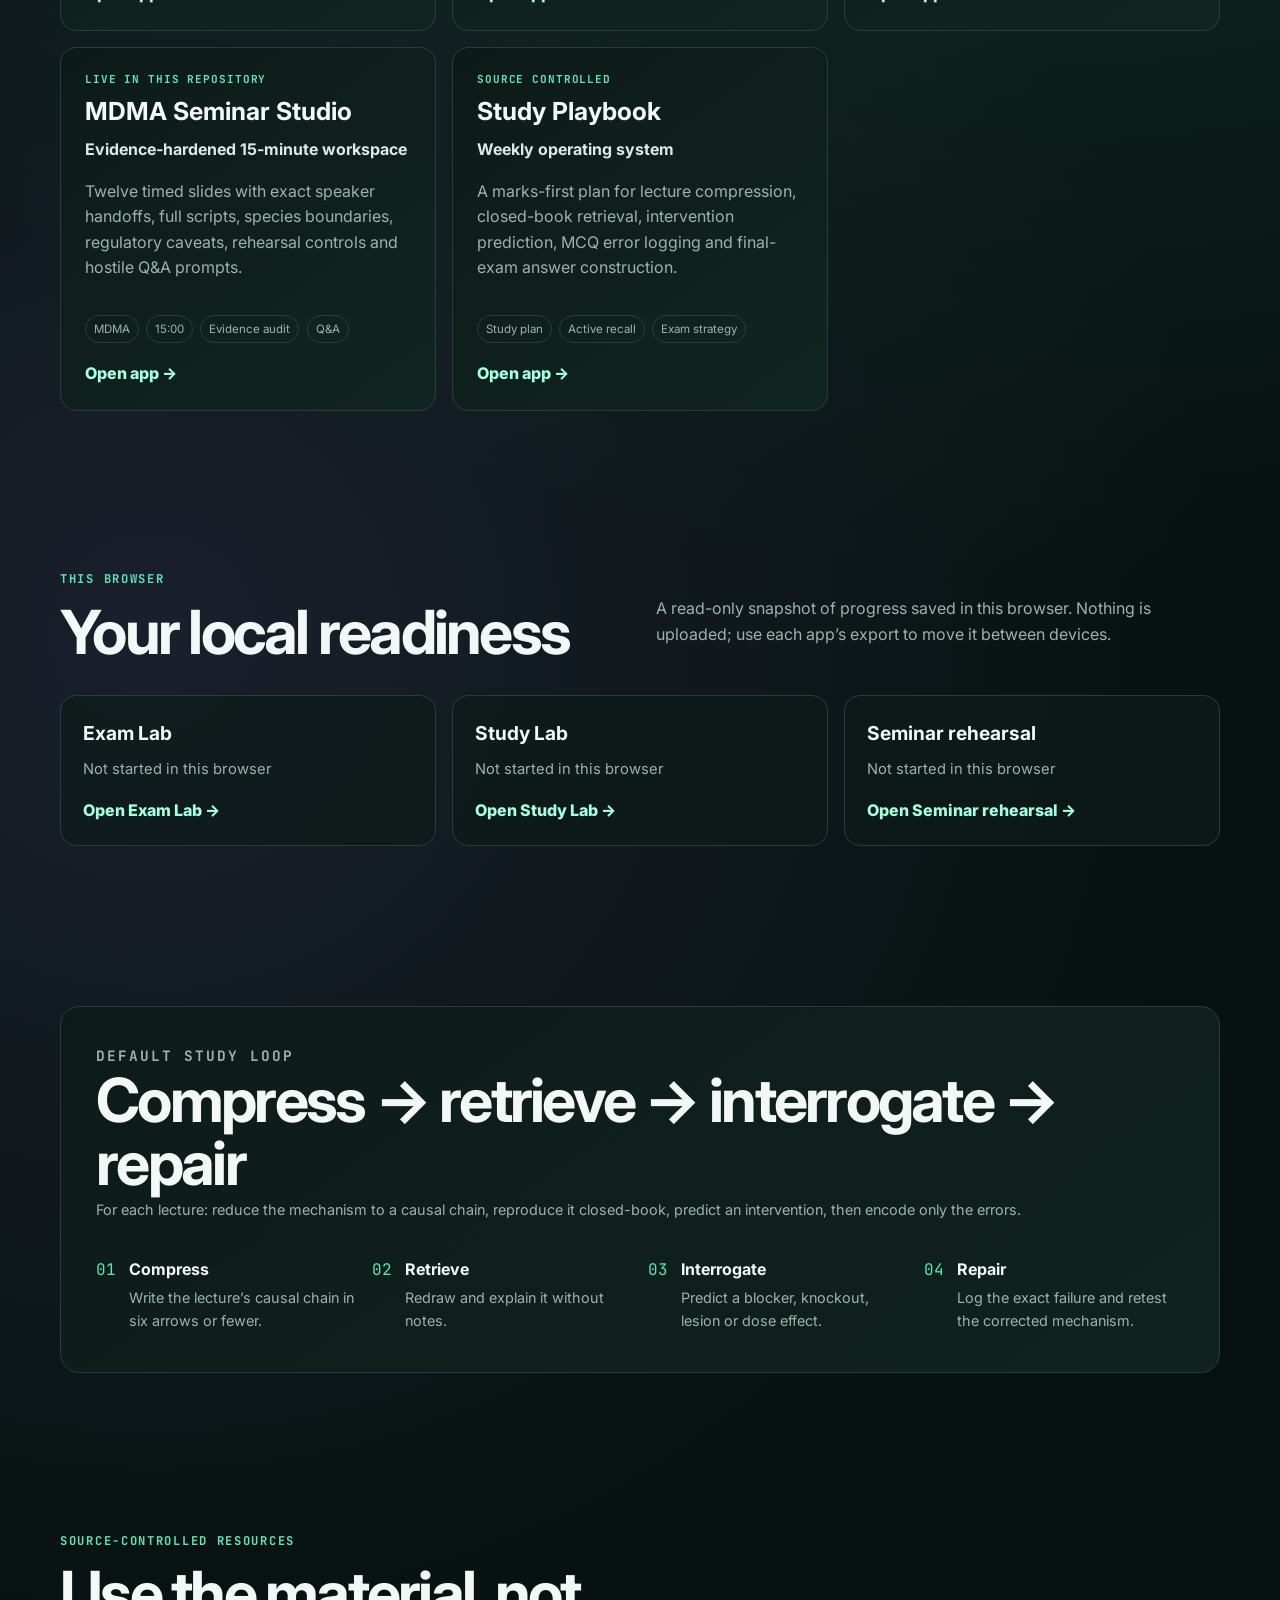
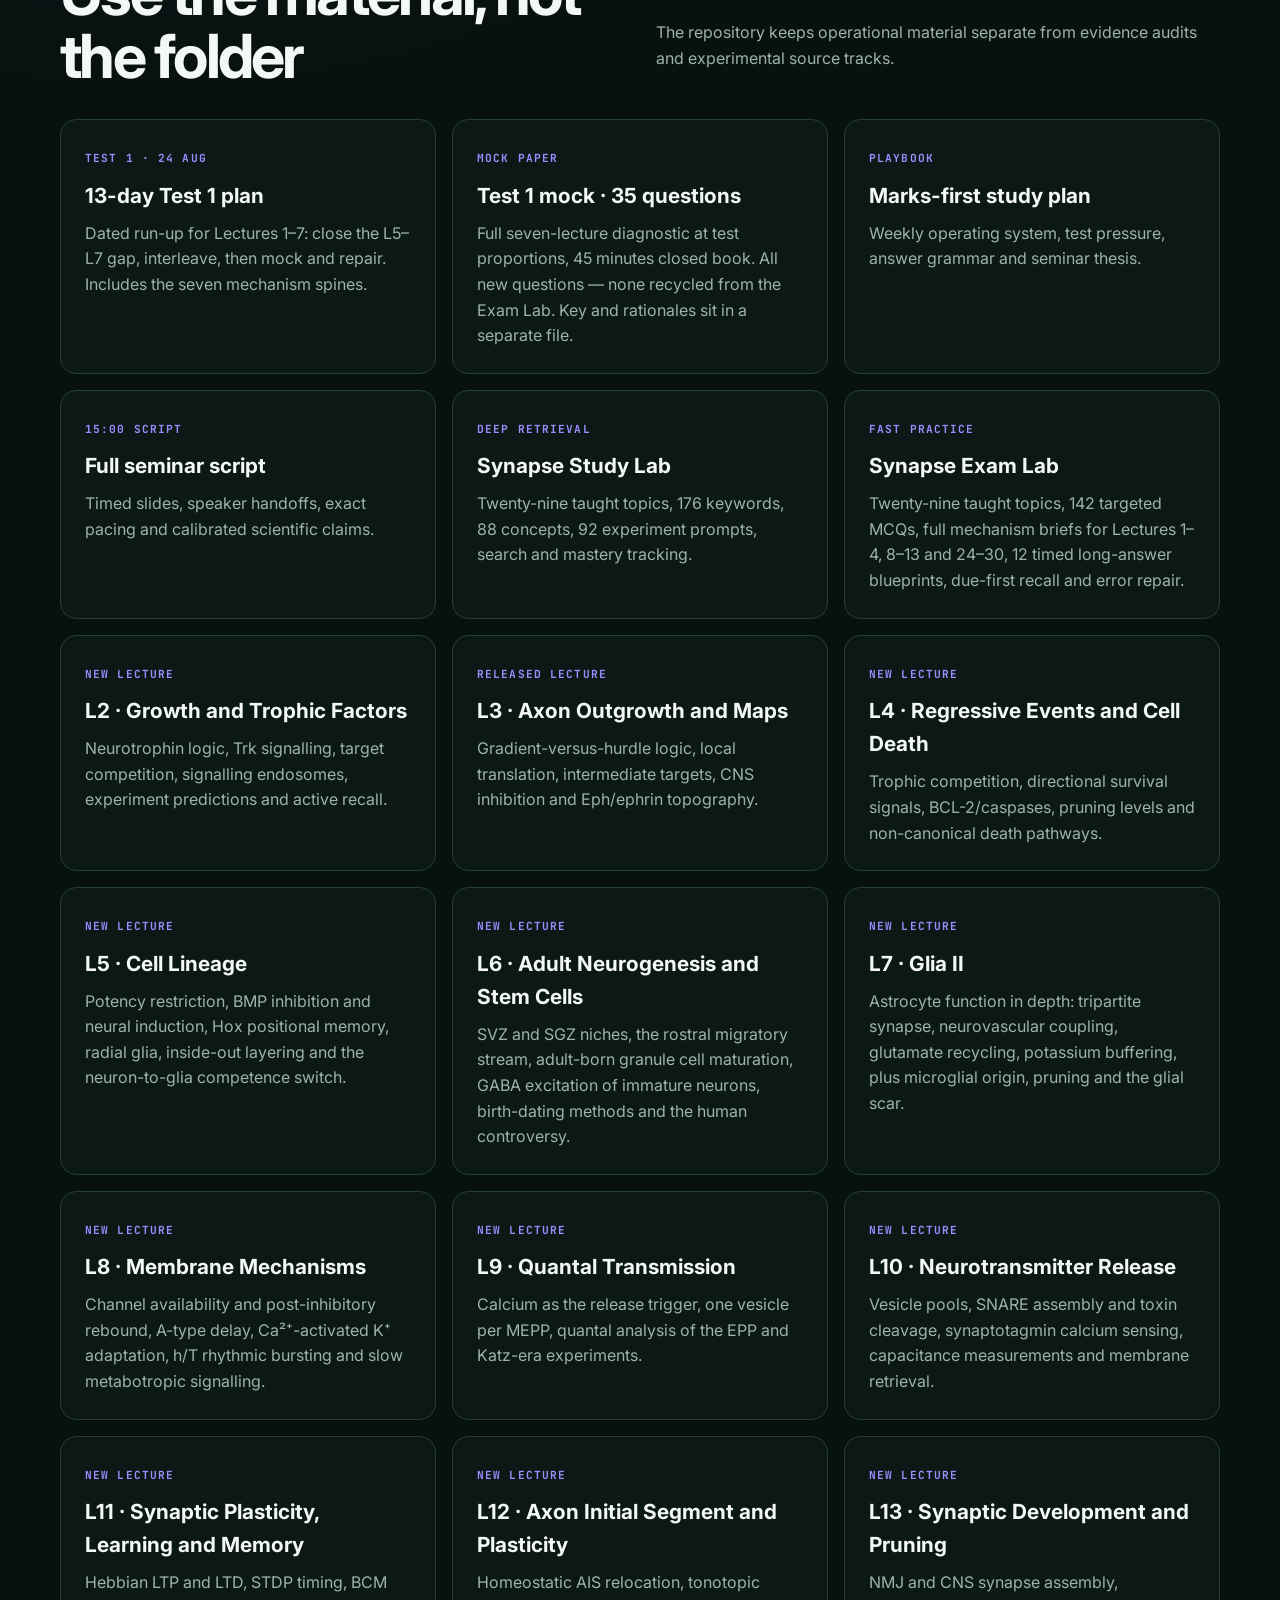
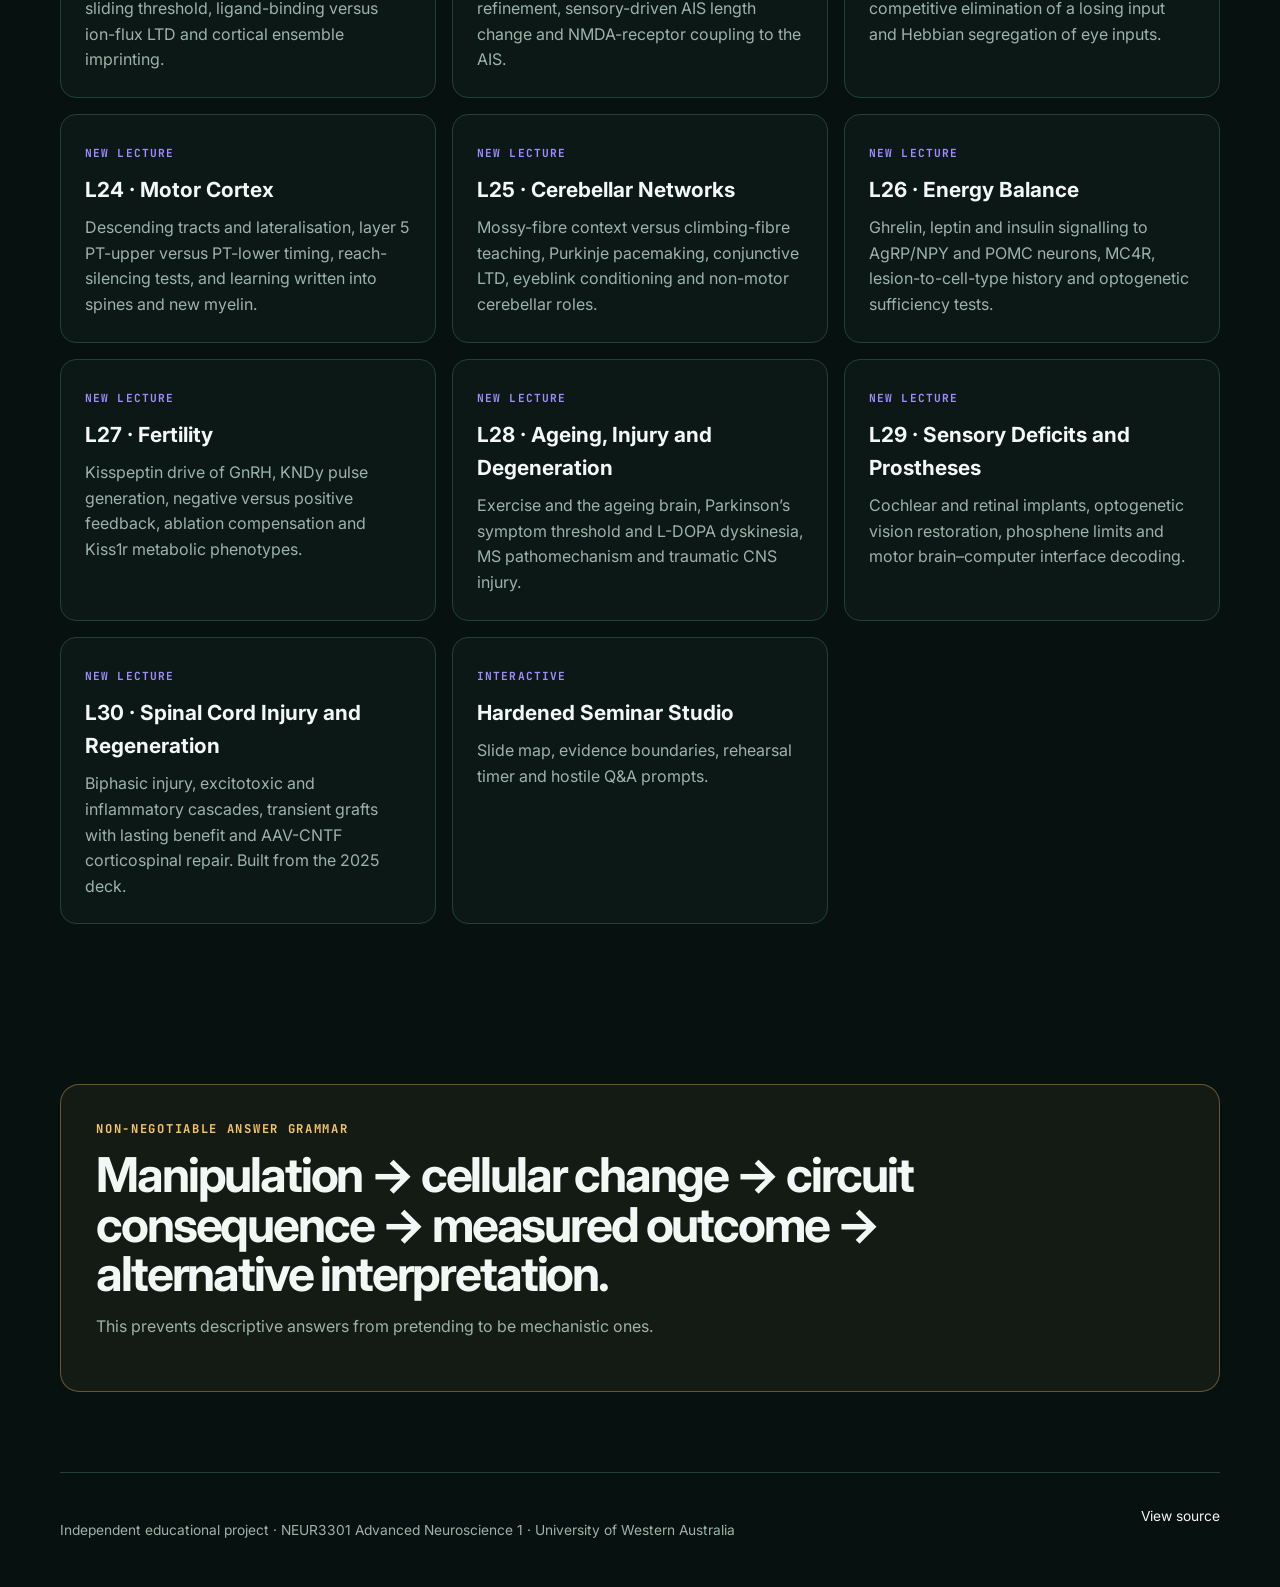
==== commit a93f4b78: "Add Lectures 8-13 notes, briefs, MCQs and cards Build printable study notes and Exam Lab mechanism b" ====
--- a/docs/index.html
+++ b/docs/index.html
@@ -61,13 +61,19 @@
         <a class="resource" href="resources/NEUR3301_Study_Playbook_2026.md"><span>PLAYBOOK</span><h3>Marks-first study plan</h3><p>Weekly operating system, test pressure, answer grammar and seminar thesis.</p></a>
         <a class="resource" href="resources/MDMA_Seminar_Full_Script_15min.md"><span>15:00 SCRIPT</span><h3>Full seminar script</h3><p>Timed slides, speaker handoffs, exact pacing and calibrated scientific claims.</p></a>
         <a class="resource" href="study-lab/"><span>DEEP RETRIEVAL</span><h3>Synapse Study Lab</h3><p>Twenty-nine taught topics, 176 keywords, 88 concepts, 92 experiment prompts, search and mastery tracking.</p></a>
-        <a class="resource" href="app/"><span>FAST PRACTICE</span><h3>Synapse Exam Lab</h3><p>Twenty-nine taught topics, 124 targeted MCQs, full mechanism briefs for Lectures 1–4 and 24–30, 12 timed long-answer blueprints, due-first recall and error repair.</p></a>
+        <a class="resource" href="app/"><span>FAST PRACTICE</span><h3>Synapse Exam Lab</h3><p>Twenty-nine taught topics, 142 targeted MCQs, full mechanism briefs for Lectures 1–4, 8–13 and 24–30, 12 timed long-answer blueprints, due-first recall and error repair.</p></a>
         <a class="resource" href="resources/lectures/L02_Growth_and_Trophic_Factors.md"><span>NEW LECTURE</span><h3>L2 · Growth and Trophic Factors</h3><p>Neurotrophin logic, Trk signalling, target competition, signalling endosomes, experiment predictions and active recall.</p></a>
         <a class="resource" href="resources/lectures/L03_Axon_Outgrowth_Target_Recognition_Maps.md"><span>RELEASED LECTURE</span><h3>L3 · Axon Outgrowth and Maps</h3><p>Gradient-versus-hurdle logic, local translation, intermediate targets, CNS inhibition and Eph/ephrin topography.</p></a>
         <a class="resource" href="resources/lectures/L04_Regressive_Events_and_Cell_Death.md"><span>NEW LECTURE</span><h3>L4 · Regressive Events and Cell Death</h3><p>Trophic competition, directional survival signals, BCL-2/caspases, pruning levels and non-canonical death pathways.</p></a>
         <a class="resource" href="resources/lectures/L05_Cell_Lineage.md"><span>NEW LECTURE</span><h3>L5 · Cell Lineage</h3><p>Potency restriction, BMP inhibition and neural induction, Hox positional memory, radial glia, inside-out layering and the neuron-to-glia competence switch.</p></a>
         <a class="resource" href="resources/lectures/L06_Adult_Neurogenesis_Stem_Cells.md"><span>NEW LECTURE</span><h3>L6 · Adult Neurogenesis and Stem Cells</h3><p>SVZ and SGZ niches, the rostral migratory stream, adult-born granule cell maturation, GABA excitation of immature neurons, birth-dating methods and the human controversy.</p></a>
         <a class="resource" href="resources/lectures/L07_Glia_II.md"><span>NEW LECTURE</span><h3>L7 · Glia II</h3><p>Astrocyte function in depth: tripartite synapse, neurovascular coupling, glutamate recycling, potassium buffering, plus microglial origin, pruning and the glial scar.</p></a>
+        <a class="resource" href="resources/lectures/L08_Membrane_Mechanisms.md"><span>NEW LECTURE</span><h3>L8 · Membrane Mechanisms</h3><p>Channel availability and post-inhibitory rebound, A-type delay, Ca²⁺-activated K⁺ adaptation, h/T rhythmic bursting and slow metabotropic signalling.</p></a>
+        <a class="resource" href="resources/lectures/L09_Quantal_Transmission.md"><span>NEW LECTURE</span><h3>L9 · Quantal Transmission</h3><p>Calcium as the release trigger, one vesicle per MEPP, quantal analysis of the EPP and Katz-era experiments.</p></a>
+        <a class="resource" href="resources/lectures/L10_Neurotransmitter_Release.md"><span>NEW LECTURE</span><h3>L10 · Neurotransmitter Release</h3><p>Vesicle pools, SNARE assembly and toxin cleavage, synaptotagmin calcium sensing, capacitance measurements and membrane retrieval.</p></a>
+        <a class="resource" href="resources/lectures/L11_Synaptic_Plasticity_Learning_and_Memory.md"><span>NEW LECTURE</span><h3>L11 · Synaptic Plasticity, Learning and Memory</h3><p>Hebbian LTP and LTD, STDP timing, BCM sliding threshold, ligand-binding versus ion-flux LTD and cortical ensemble imprinting.</p></a>
+        <a class="resource" href="resources/lectures/L12_Axon_Initial_Segment_and_Plasticity.md"><span>NEW LECTURE</span><h3>L12 · Axon Initial Segment and Plasticity</h3><p>Homeostatic AIS relocation, tonotopic refinement, sensory-driven AIS length change and NMDA-receptor coupling to the AIS.</p></a>
+        <a class="resource" href="resources/lectures/L13_Synaptic_Development_and_Pruning.md"><span>NEW LECTURE</span><h3>L13 · Synaptic Development and Pruning</h3><p>NMJ and CNS synapse assembly, competitive elimination of a losing input and Hebbian segregation of eye inputs.</p></a>
         <a class="resource" href="resources/lectures/L24_Motor_Cortex_Neurophysiology_Plasticity.md"><span>NEW LECTURE</span><h3>L24 · Motor Cortex</h3><p>Descending tracts and lateralisation, layer 5 PT-upper versus PT-lower timing, reach-silencing tests, and learning written into spines and new myelin.</p></a>
         <a class="resource" href="resources/lectures/L25_Cerebellar_Networks_Neurophysiology_Plasticity.md"><span>NEW LECTURE</span><h3>L25 · Cerebellar Networks</h3><p>Mossy-fibre context versus climbing-fibre teaching, Purkinje pacemaking, conjunctive LTD, eyeblink conditioning and non-motor cerebellar roles.</p></a>
         <a class="resource" href="resources/lectures/L26_Neuroendocrine_Control_of_Energy_Balance.md"><span>NEW LECTURE</span><h3>L26 · Energy Balance</h3><p>Ghrelin, leptin and insulin signalling to AgRP/NPY and POMC neurons, MC4R, lesion-to-cell-type history and optogenetic sufficiency tests.</p></a>
